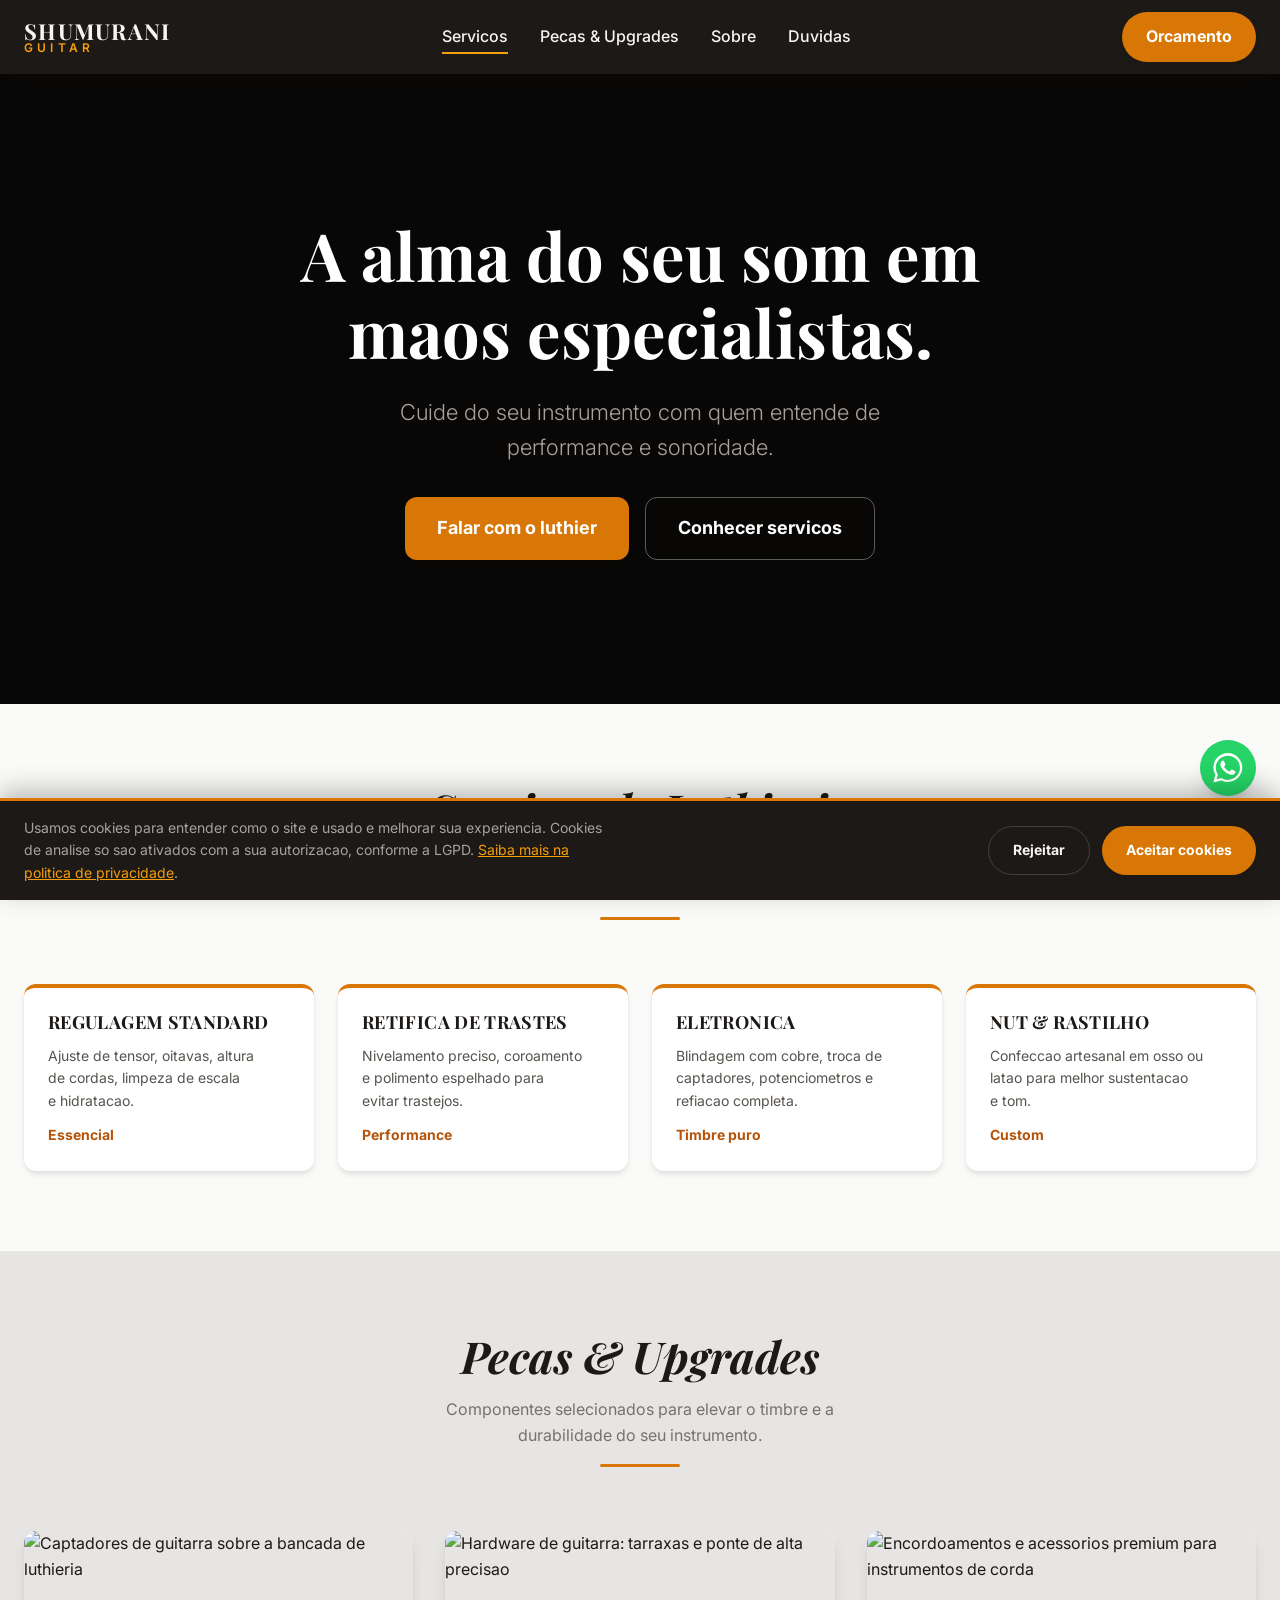
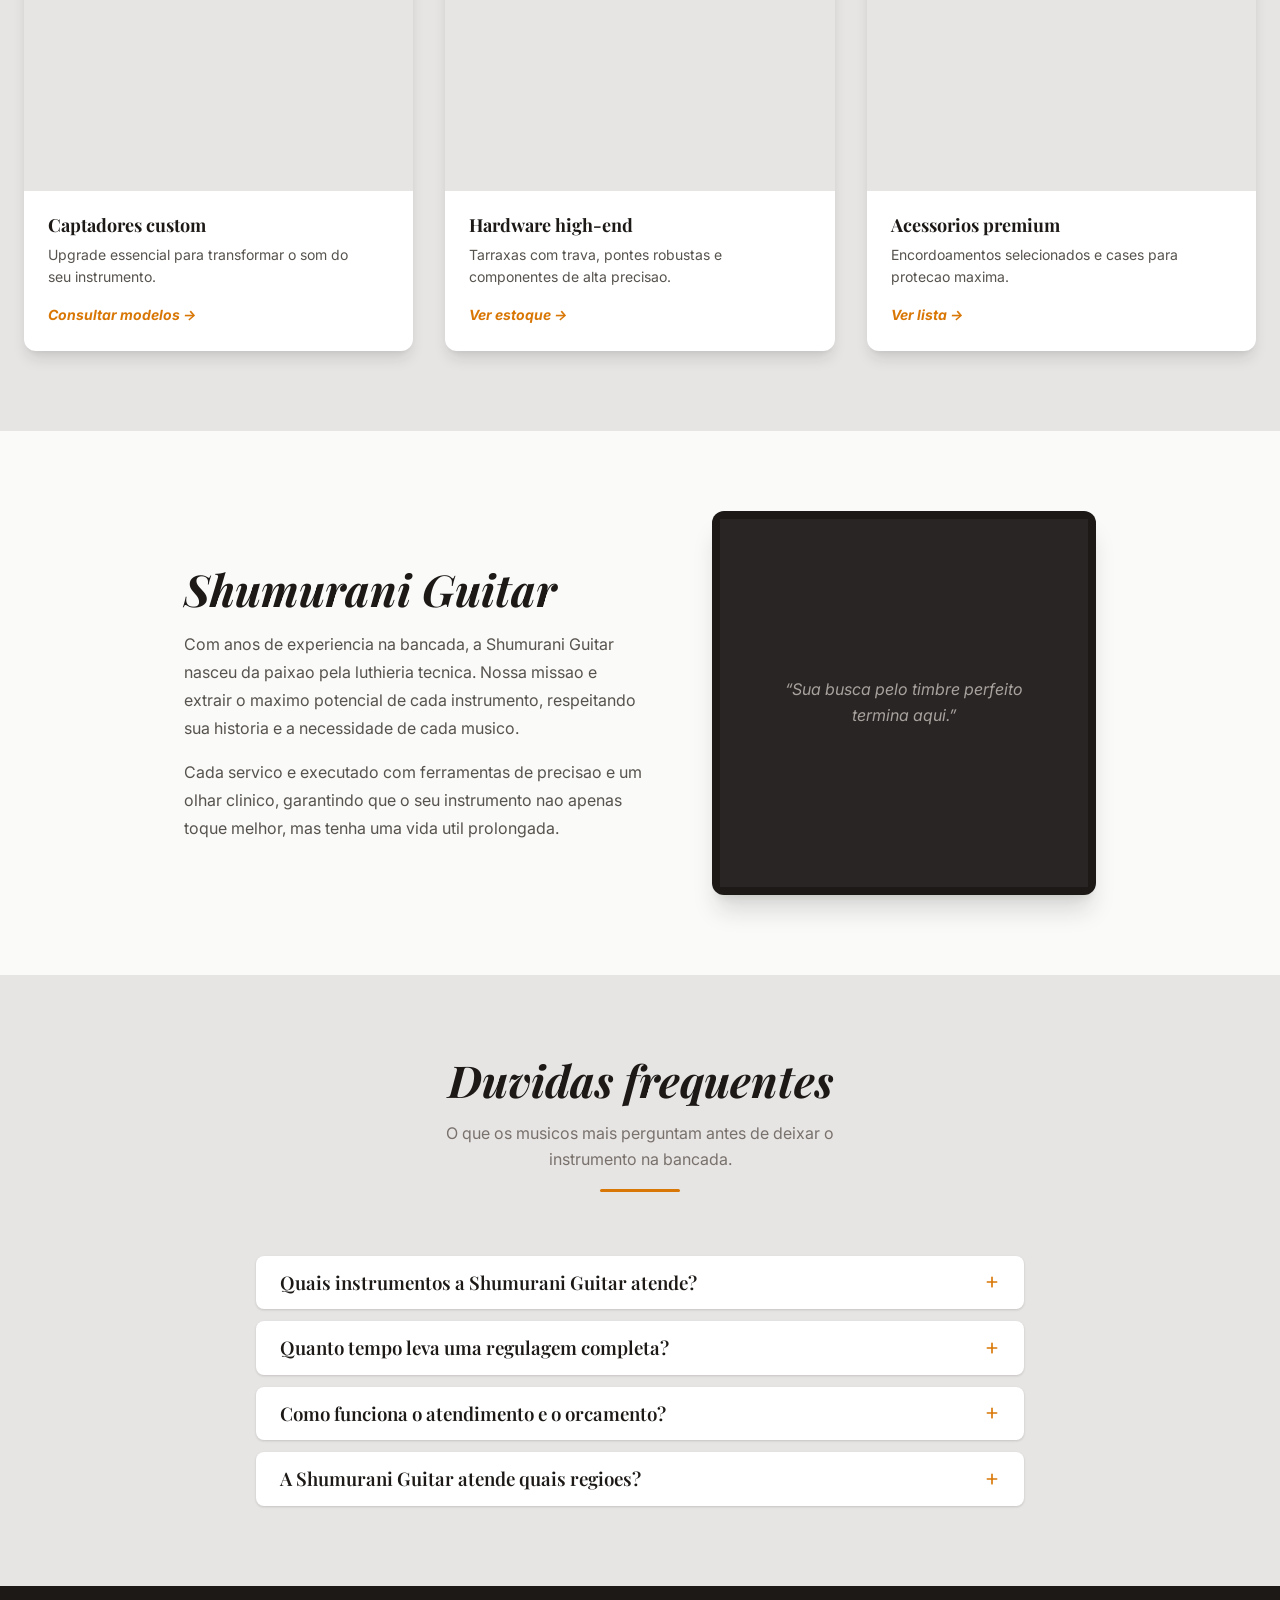
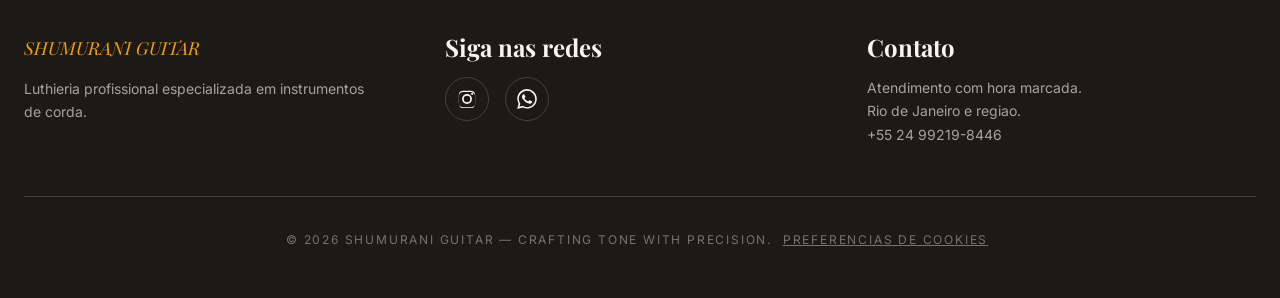
==== index.html @ f90c8648 "Add files via upload" ====
<!DOCTYPE html>
<html lang="pt-BR">
<head>
  <meta charset="UTF-8">
  <meta name="viewport" content="width=device-width, initial-scale=1">
  <meta name="theme-color" content="#1c1917">

  <!-- ===== SEO basico ===== -->
  <title>Shumurani Guitar | Luthieria Profissional no Rio de Janeiro</title>
  <meta name="description" content="Luthieria profissional para guitarra, baixo e violao: regulagem, retifica de trastes, blindagem, eletronica e nut/rastilho sob medida. Atendimento com hora marcada no Rio de Janeiro.">
  <meta name="author" content="Shumurani Guitar">
  <meta name="robots" content="index, follow, max-image-preview:large, max-snippet:-1, max-video-preview:-1">
  <link rel="canonical" href="https://shumuraniguitar.com.br/">

  <!-- ===== Open Graph / redes sociais ===== -->
  <meta property="og:type" content="website">
  <meta property="og:locale" content="pt_BR">
  <meta property="og:site_name" content="Shumurani Guitar">
  <meta property="og:title" content="Shumurani Guitar | Luthieria Profissional">
  <meta property="og:description" content="Regulagem, retifica de trastes, eletronica e upgrades para guitarra, baixo e violao. A alma do seu som em maos especialistas.">
  <meta property="og:url" content="https://shumuraniguitar.com.br/">
  <meta property="og:image" content="https://shumuraniguitar.com.br/assets/og-image.jpg">
  <meta property="og:image:width" content="1200">
  <meta property="og:image:height" content="630">
  <meta property="og:image:alt" content="Bancada de luthieria da Shumurani Guitar">
  <meta name="twitter:card" content="summary_large_image">
  <meta name="twitter:title" content="Shumurani Guitar | Luthieria Profissional">
  <meta name="twitter:description" content="Regulagem, retifica de trastes, eletronica e upgrades para guitarra, baixo e violao.">
  <meta name="twitter:image" content="https://shumuraniguitar.com.br/assets/og-image.jpg">

  <!-- ===== Performance: conexoes antecipadas ===== -->
  <link rel="preconnect" href="https://fonts.googleapis.com">
  <link rel="preconnect" href="https://fonts.gstatic.com" crossorigin>
  <link rel="preconnect" href="https://images.unsplash.com">
  <link rel="dns-prefetch" href="https://www.googletagmanager.com">

  <!-- ===== Fontes (carregamento nao bloqueante) ===== -->
  <link rel="preload" as="style"
        href="https://fonts.googleapis.com/css2?family=Inter:wght@300;400;500;600;700&family=Playfair+Display:ital,wght@0,700;1,700&display=swap">
  <link rel="stylesheet"
        href="https://fonts.googleapis.com/css2?family=Inter:wght@300;400;500;600;700&family=Playfair+Display:ital,wght@0,700;1,700&display=swap"
        media="print" onload="this.media='all'">
  <noscript>
    <link rel="stylesheet"
          href="https://fonts.googleapis.com/css2?family=Inter:wght@300;400;500;600;700&family=Playfair+Display:ital,wght@0,700;1,700&display=swap">
  </noscript>

  <!-- ===== Estilos ===== -->
  <link rel="stylesheet" href="/css/styles.css">

  <!-- ===== Icones ===== -->
  <link rel="icon" href="/assets/favicon.svg" type="image/svg+xml">
  <link rel="apple-touch-icon" href="/assets/apple-touch-icon.png">
  <link rel="manifest" href="/site.webmanifest">

  <!-- Marca que o JS esta ativo (evita "flash" nas animacoes de entrada) -->
  <script>document.documentElement.classList.add('js');</script>

  <!-- ===== Consentimento + Google Analytics 4 ===== -->
  <script src="/js/analytics.js" defer></script>
  <script src="/js/main.js" defer></script>

  <!-- ===== Dados estruturados (Schema.org) =====
       Ajuda Google, Bing e assistentes de IA a entender o negocio,
       os servicos oferecidos e como entrar em contato. -->
  <script type="application/ld+json">
  {
    "@context": "https://schema.org",
    "@graph": [
      {
        "@type": "LocalBusiness",
        "@id": "https://shumuraniguitar.com.br/#business",
        "name": "Shumurani Guitar",
        "alternateName": "Shumurani Guitar Repair",
        "description": "Luthieria profissional especializada em instrumentos de corda: regulagem, retifica de trastes, eletronica, blindagem e confeccao de nut e rastilho para guitarra, baixo e violao.",
        "url": "https://shumuraniguitar.com.br/",
        "telephone": "+55-24-99219-8446",
        "priceRange": "$$",
        "image": "https://shumuraniguitar.com.br/assets/og-image.jpg",
        "areaServed": [
          { "@type": "State", "name": "Rio de Janeiro" }
        ],
        "address": {
          "@type": "PostalAddress",
          "addressRegion": "RJ",
          "addressCountry": "BR"
        },
        "sameAs": [
          "https://www.instagram.com/shumuraniguitarrepair/"
        ],
        "openingHoursSpecification": [
          {
            "@type": "OpeningHoursSpecification",
            "dayOfWeek": ["Monday", "Tuesday", "Wednesday", "Thursday", "Friday"],
            "opens": "09:00",
            "closes": "18:00"
          }
        ],
        "knowsLanguage": "pt-BR",
        "hasOfferCatalog": {
          "@type": "OfferCatalog",
          "name": "Servicos de Luthieria",
          "itemListElement": [
            {
              "@type": "Offer",
              "itemOffered": {
                "@type": "Service",
                "name": "Regulagem Standard",
                "description": "Ajuste de tensor, oitavas e altura de cordas, limpeza de escala e hidratacao do instrumento."
              }
            },
            {
              "@type": "Offer",
              "itemOffered": {
                "@type": "Service",
                "name": "Retifica de Trastes",
                "description": "Nivelamento preciso, coroamento e polimento espelhado dos trastes para eliminar trastejos."
              }
            },
            {
              "@type": "Offer",
              "itemOffered": {
                "@type": "Service",
                "name": "Eletronica e Blindagem",
                "description": "Blindagem com cobre, troca de captadores e potenciometros e refiacao completa."
              }
            },
            {
              "@type": "Offer",
              "itemOffered": {
                "@type": "Service",
                "name": "Nut e Rastilho sob medida",
                "description": "Confeccao artesanal em osso ou latao para melhor sustentacao, afinacao e timbre."
              }
            }
          ]
        }
      },
      {
        "@type": "WebSite",
        "@id": "https://shumuraniguitar.com.br/#website",
        "url": "https://shumuraniguitar.com.br/",
        "name": "Shumurani Guitar",
        "inLanguage": "pt-BR",
        "publisher": { "@id": "https://shumuraniguitar.com.br/#business" }
      },
      {
        "@type": "FAQPage",
        "@id": "https://shumuraniguitar.com.br/#faq",
        "mainEntity": [
          {
            "@type": "Question",
            "name": "Quais instrumentos a Shumurani Guitar atende?",
            "acceptedAnswer": {
              "@type": "Answer",
              "text": "Atendemos instrumentos de corda dedilhados: guitarra eletrica, baixo eletrico e violao (aco e nylon), em modelos nacionais e importados."
            }
          },
          {
            "@type": "Question",
            "name": "Quanto tempo leva uma regulagem completa?",
            "acceptedAnswer": {
              "@type": "Answer",
              "text": "Uma regulagem standard costuma ficar pronta em poucos dias uteis. Servicos como retifica de trastes, blindagem e eletronica demandam mais tempo de bancada. O prazo exato e confirmado no orcamento, apos avaliar o instrumento."
            }
          },
          {
            "@type": "Question",
            "name": "Como funciona o atendimento e o orcamento?",
            "acceptedAnswer": {
              "@type": "Answer",
              "text": "O atendimento e com hora marcada. Voce fala com o luthier pelo WhatsApp, descreve o instrumento e o que sente ao tocar, e agendamos a avaliacao. O orcamento e apresentado antes de qualquer servico ser executado."
            }
          },
          {
            "@type": "Question",
            "name": "A Shumurani Guitar atende quais regioes?",
            "acceptedAnswer": {
              "@type": "Answer",
              "text": "Atendemos musicos do Rio de Janeiro e regiao, com hora marcada. Combine os detalhes de entrega e retirada do instrumento diretamente pelo WhatsApp."
            }
          }
        ]
      }
    ]
  }
  </script>
</head>

<body>
  <a class="skip-link" href="#conteudo">Pular para o conteudo principal</a>

  <!-- ===================== CABECALHO ===================== -->
  <header class="header">
    <div class="container header__inner">
      <a class="logo" href="/" aria-label="Shumurani Guitar - pagina inicial">
        <!-- Para usar a logo em imagem, substitua os dois <span> por:
             <img src="/assets/logo.svg" alt="Shumurani Guitar" width="180" height="48"> -->
        <span class="logo__mark">SHUMURANI</span>
        <span class="logo__sub">GUITAR</span>
      </a>

      <nav class="nav" aria-label="Navegacao principal">
        <ul class="nav__list">
          <li><a class="nav__link" href="#servicos">Servicos</a></li>
          <li><a class="nav__link" href="#produtos">Pecas &amp; Upgrades</a></li>
          <li><a class="nav__link" href="#sobre">Sobre</a></li>
          <li><a class="nav__link" href="#faq">Duvidas</a></li>
        </ul>
      </nav>

      <a class="btn btn--primary header__cta"
         href="https://wa.me/5524992198446?text=Ol%C3%A1%21%20Gostaria%20de%20um%20or%C3%A7amento%20para%20meu%20instrumento."
         target="_blank" rel="noopener"
         data-track="whatsapp" data-track-location="header">
        Orcamento
      </a>

      <button class="nav-toggle" type="button"
              aria-expanded="false" aria-controls="menu-mobile"
              aria-label="Abrir menu de navegacao">
        <span class="nav-toggle__bar" aria-hidden="true"></span>
        <span class="nav-toggle__bar" aria-hidden="true"></span>
        <span class="nav-toggle__bar" aria-hidden="true"></span>
      </button>
    </div>

    <!-- Menu mobile -->
    <div class="mobile-menu" id="menu-mobile" hidden>
      <nav class="container" aria-label="Navegacao mobile">
        <ul class="mobile-menu__list">
          <li><a class="mobile-menu__link" href="#servicos">Servicos</a></li>
          <li><a class="mobile-menu__link" href="#produtos">Pecas &amp; Upgrades</a></li>
          <li><a class="mobile-menu__link" href="#sobre">Sobre</a></li>
          <li><a class="mobile-menu__link" href="#faq">Duvidas</a></li>
        </ul>
        <a class="btn btn--primary"
           href="https://wa.me/5524992198446?text=Ol%C3%A1%21%20Gostaria%20de%20um%20or%C3%A7amento%20para%20meu%20instrumento."
           target="_blank" rel="noopener"
           data-track="whatsapp" data-track-location="menu-mobile">
          Pedir orcamento
        </a>
      </nav>
    </div>
  </header>

  <main id="conteudo">
    <!-- ===================== HERO ===================== -->
    <section class="hero" aria-labelledby="hero-titulo">
      <div class="container hero__content">
        <h1 class="hero__title" id="hero-titulo">A alma do seu som em maos especialistas.</h1>
        <p class="hero__text">Cuide do seu instrumento com quem entende de performance e sonoridade.</p>
        <div class="hero__actions">
          <a class="btn btn--primary btn--lg"
             href="https://wa.me/5524992198446?text=Ol%C3%A1%21%20Gostaria%20de%20falar%20com%20o%20luthier."
             target="_blank" rel="noopener"
             data-track="whatsapp" data-track-location="hero">
            Falar com o luthier
          </a>
          <a class="btn btn--ghost btn--lg" href="#servicos">Conhecer servicos</a>
        </div>
      </div>
    </section>

    <!-- ===================== SERVICOS ===================== -->
    <section class="section" id="servicos" aria-labelledby="servicos-titulo">
      <div class="container">
        <div class="section__header reveal">
          <h2 class="section__title" id="servicos-titulo">Servicos de Luthieria</h2>
          <p class="section__subtitle">Manutencao tecnica especializada para guitarra, baixo e violao.</p>
          <div class="section__rule" aria-hidden="true"></div>
        </div>

        <ul class="grid grid--4">
          <li class="card reveal">
            <h3 class="card__title">Regulagem Standard</h3>
            <p class="card__text">Ajuste de tensor, oitavas, altura de cordas, limpeza de escala e hidratacao.</p>
            <span class="card__tag">Essencial</span>
          </li>
          <li class="card reveal">
            <h3 class="card__title">Retifica de Trastes</h3>
            <p class="card__text">Nivelamento preciso, coroamento e polimento espelhado para evitar trastejos.</p>
            <span class="card__tag">Performance</span>
          </li>
          <li class="card reveal">
            <h3 class="card__title">Eletronica</h3>
            <p class="card__text">Blindagem com cobre, troca de captadores, potenciometros e refiacao completa.</p>
            <span class="card__tag">Timbre puro</span>
          </li>
          <li class="card reveal">
            <h3 class="card__title">Nut &amp; Rastilho</h3>
            <p class="card__text">Confeccao artesanal em osso ou latao para melhor sustentacao e tom.</p>
            <span class="card__tag">Custom</span>
          </li>
        </ul>
      </div>
    </section>

    <!-- ===================== PRODUTOS ===================== -->
    <section class="section products" id="produtos" aria-labelledby="produtos-titulo">
      <div class="container">
        <div class="section__header reveal">
          <h2 class="section__title" id="produtos-titulo">Pecas &amp; Upgrades</h2>
          <p class="section__subtitle">Componentes selecionados para elevar o timbre e a durabilidade do seu instrumento.</p>
          <div class="section__rule" aria-hidden="true"></div>
        </div>

        <ul class="grid grid--3">
          <li class="product reveal">
            <img class="product__media"
                 src="https://images.unsplash.com/photo-1615190284325-446dc7aa0168?auto=format&amp;fit=crop&amp;q=70&amp;w=600"
                 alt="Captadores de guitarra sobre a bancada de luthieria"
                 width="600" height="400" loading="lazy" decoding="async">
            <div class="product__body">
              <h3 class="product__title">Captadores custom</h3>
              <p class="product__text">Upgrade essencial para transformar o som do seu instrumento.</p>
              <a class="product__link"
                 href="https://wa.me/5524992198446?text=Quero%20saber%20sobre%20os%20captadores"
                 target="_blank" rel="noopener"
                 data-track="whatsapp" data-track-location="produto-captadores">
                Consultar modelos <span aria-hidden="true">&rarr;</span>
              </a>
            </div>
          </li>

          <li class="product reveal">
            <img class="product__media"
                 src="https://images.unsplash.com/photo-1541689592655-f5f52824a3b1?auto=format&amp;fit=crop&amp;q=70&amp;w=600"
                 alt="Hardware de guitarra: tarraxas e ponte de alta precisao"
                 width="600" height="400" loading="lazy" decoding="async">
            <div class="product__body">
              <h3 class="product__title">Hardware high-end</h3>
              <p class="product__text">Tarraxas com trava, pontes robustas e componentes de alta precisao.</p>
              <a class="product__link"
                 href="https://wa.me/5524992198446?text=Quero%20saber%20sobre%20hardware"
                 target="_blank" rel="noopener"
                 data-track="whatsapp" data-track-location="produto-hardware">
                Ver estoque <span aria-hidden="true">&rarr;</span>
              </a>
            </div>
          </li>

          <li class="product reveal">
            <img class="product__media"
                 src="https://images.unsplash.com/photo-1598112972545-8437965b63c0?auto=format&amp;fit=crop&amp;q=70&amp;w=600"
                 alt="Encordoamentos e acessorios premium para instrumentos de corda"
                 width="600" height="400" loading="lazy" decoding="async">
            <div class="product__body">
              <h3 class="product__title">Acessorios premium</h3>
              <p class="product__text">Encordoamentos selecionados e cases para protecao maxima.</p>
              <a class="product__link"
                 href="https://wa.me/5524992198446?text=Quero%20saber%20sobre%20acess%C3%B3rios"
                 target="_blank" rel="noopener"
                 data-track="whatsapp" data-track-location="produto-acessorios">
                Ver lista <span aria-hidden="true">&rarr;</span>
              </a>
            </div>
          </li>
        </ul>
      </div>
    </section>

    <!-- ===================== SOBRE ===================== -->
    <section class="section" id="sobre" aria-labelledby="sobre-titulo">
      <div class="container container--narrow about">
        <div class="about__text reveal">
          <h2 class="section__title" id="sobre-titulo">Shumurani Guitar</h2>
          <p>
            Com anos de experiencia na bancada, a Shumurani Guitar nasceu da paixao pela luthieria tecnica.
            Nossa missao e extrair o maximo potencial de cada instrumento, respeitando sua historia e a
            necessidade de cada musico.
          </p>
          <p>
            Cada servico e executado com ferramentas de precisao e um olhar clinico, garantindo que o seu
            instrumento nao apenas toque melhor, mas tenha uma vida util prolongada.
          </p>
        </div>
        <div class="about__quote reveal">
          <blockquote>
            <p>&ldquo;Sua busca pelo timbre perfeito termina aqui.&rdquo;</p>
          </blockquote>
        </div>
      </div>
    </section>

    <!-- ===================== FAQ ===================== -->
    <section class="section faq" id="faq" aria-labelledby="faq-titulo">
      <div class="container">
        <div class="section__header reveal">
          <h2 class="section__title" id="faq-titulo">Duvidas frequentes</h2>
          <p class="section__subtitle">O que os musicos mais perguntam antes de deixar o instrumento na bancada.</p>
          <div class="section__rule" aria-hidden="true"></div>
        </div>

        <div class="faq__list">
          <div class="faq__item">
            <h3>
              <button class="faq__question" type="button" aria-expanded="false" aria-controls="faq-1">
                <span>Quais instrumentos a Shumurani Guitar atende?</span>
                <svg class="faq__icon" viewBox="0 0 24 24" fill="none" stroke="currentColor" stroke-width="2.5" stroke-linecap="round" aria-hidden="true"><path d="M12 5v14M5 12h14"/></svg>
              </button>
            </h3>
            <div class="faq__answer" id="faq-1" hidden>
              <p>Atendemos instrumentos de corda dedilhados: guitarra eletrica, baixo eletrico e violao (aco e nylon), em modelos nacionais e importados.</p>
            </div>
          </div>

          <div class="faq__item">
            <h3>
              <button class="faq__question" type="button" aria-expanded="false" aria-controls="faq-2">
                <span>Quanto tempo leva uma regulagem completa?</span>
                <svg class="faq__icon" viewBox="0 0 24 24" fill="none" stroke="currentColor" stroke-width="2.5" stroke-linecap="round" aria-hidden="true"><path d="M12 5v14M5 12h14"/></svg>
              </button>
            </h3>
            <div class="faq__answer" id="faq-2" hidden>
              <p>Uma regulagem standard costuma ficar pronta em poucos dias uteis. Servicos como retifica de trastes, blindagem e eletronica demandam mais tempo de bancada. O prazo exato e confirmado no orcamento, apos avaliar o instrumento.</p>
            </div>
          </div>

          <div class="faq__item">
            <h3>
              <button class="faq__question" type="button" aria-expanded="false" aria-controls="faq-3">
                <span>Como funciona o atendimento e o orcamento?</span>
                <svg class="faq__icon" viewBox="0 0 24 24" fill="none" stroke="currentColor" stroke-width="2.5" stroke-linecap="round" aria-hidden="true"><path d="M12 5v14M5 12h14"/></svg>
              </button>
            </h3>
            <div class="faq__answer" id="faq-3" hidden>
              <p>O atendimento e com hora marcada. Voce fala com o luthier pelo WhatsApp, descreve o instrumento e o que sente ao tocar, e agendamos a avaliacao. O orcamento e apresentado antes de qualquer servico ser executado.</p>
            </div>
          </div>

          <div class="faq__item">
            <h3>
              <button class="faq__question" type="button" aria-expanded="false" aria-controls="faq-4">
                <span>A Shumurani Guitar atende quais regioes?</span>
                <svg class="faq__icon" viewBox="0 0 24 24" fill="none" stroke="currentColor" stroke-width="2.5" stroke-linecap="round" aria-hidden="true"><path d="M12 5v14M5 12h14"/></svg>
              </button>
            </h3>
            <div class="faq__answer" id="faq-4" hidden>
              <p>Atendemos musicos do Rio de Janeiro e regiao, com hora marcada. Combine os detalhes de entrega e retirada do instrumento diretamente pelo WhatsApp.</p>
            </div>
          </div>
        </div>
      </div>
    </section>
  </main>

  <!-- ===================== RODAPE ===================== -->
  <footer class="footer">
    <div class="container">
      <div class="footer__grid">
        <div>
          <p class="footer__title">SHUMURANI GUITAR</p>
          <p class="footer__text">Luthieria profissional especializada em instrumentos de corda.</p>
        </div>

        <div>
          <h2 class="footer__heading">Siga nas redes</h2>
          <ul class="social">
            <li>
              <a class="social__link"
                 href="https://www.instagram.com/shumuraniguitarrepair/"
                 target="_blank" rel="noopener"
                 data-track="social" data-track-location="instagram"
                 aria-label="Instagram da Shumurani Guitar (abre em nova aba)">
                <svg viewBox="0 0 24 24" fill="currentColor" aria-hidden="true"><path d="M12 2.16c3.2 0 3.58.01 4.85.07 1.17.05 1.8.25 2.23.41.56.22.96.48 1.38.9.42.42.68.82.9 1.38.16.42.36 1.06.41 2.23.06 1.27.07 1.65.07 4.85s-.01 3.58-.07 4.85c-.05 1.17-.25 1.8-.41 2.23-.22.56-.48.96-.9 1.38-.42.42-.82.68-1.38.9-.42.16-1.06.36-2.23.41-1.27.06-1.65.07-4.85.07s-3.58-.01-4.85-.07c-1.17-.05-1.8-.25-2.23-.41a3.8 3.8 0 0 1-1.38-.9c-.42-.42-.68-.82-.9-1.38-.16-.42-.36-1.06-.41-2.23C2.17 15.58 2.16 15.2 2.16 12s.01-3.58.07-4.85c.05-1.17.25-1.8.41-2.23.22-.56.48-.96.9-1.38.42-.42.82-.68 1.38-.9.42-.16 1.06-.36 2.23-.41C8.42 2.17 8.8 2.16 12 2.16Zm0 1.44c-3.14 0-3.51.01-4.75.07-1.15.05-1.77.24-2.18.4-.55.21-.94.47-1.35.88-.41.41-.67.8-.88 1.35-.16.41-.35 1.03-.4 2.18-.06 1.24-.07 1.61-.07 4.75s.01 3.51.07 4.75c.05 1.15.24 1.77.4 2.18.21.55.47.94.88 1.35.41.41.8.67 1.35.88.41.16 1.03.35 2.18.4 1.24.06 1.61.07 4.75.07s3.51-.01 4.75-.07c1.15-.05 1.77-.24 2.18-.4.55-.21.94-.47 1.35-.88.41-.41.67-.8.88-1.35.16-.41.35-1.03.4-2.18.06-1.24.07-1.61.07-4.75s-.01-3.51-.07-4.75c-.05-1.15-.24-1.77-.4-2.18a3.6 3.6 0 0 0-.88-1.35 3.6 3.6 0 0 0-1.35-.88c-.41-.16-1.03-.35-2.18-.4-1.24-.06-1.61-.07-4.75-.07Zm0 2.45a5.95 5.95 0 1 1 0 11.9 5.95 5.95 0 0 1 0-11.9Zm0 9.81a3.86 3.86 0 1 0 0-7.72 3.86 3.86 0 0 0 0 7.72Zm7.58-10.05a1.39 1.39 0 1 1-2.78 0 1.39 1.39 0 0 1 2.78 0Z"/></svg>
              </a>
            </li>
            <li>
              <a class="social__link"
                 href="https://wa.me/5524992198446?text=Ol%C3%A1%21%20Gostaria%20de%20um%20or%C3%A7amento%20para%20meu%20instrumento."
                 target="_blank" rel="noopener"
                 data-track="whatsapp" data-track-location="rodape"
                 aria-label="WhatsApp da Shumurani Guitar (abre em nova aba)">
                <svg viewBox="0 0 24 24" fill="currentColor" aria-hidden="true"><path d="M17.47 14.38c-.3-.15-1.76-.87-2.03-.97-.27-.1-.47-.15-.67.15-.2.3-.77.96-.94 1.16-.17.2-.35.22-.65.08-.3-.15-1.26-.46-2.4-1.48-.89-.79-1.49-1.76-1.66-2.06-.17-.3-.02-.46.13-.61.14-.14.3-.35.45-.53.15-.18.2-.3.3-.5.1-.2.05-.38-.02-.53-.08-.15-.67-1.61-.92-2.2-.24-.58-.49-.5-.67-.51h-.57c-.2 0-.53.07-.8.38-.28.3-1.05 1.02-1.05 2.5s1.08 2.9 1.23 3.1c.15.2 2.12 3.24 5.14 4.55.72.3 1.28.49 1.71.63.72.23 1.37.2 1.89.12.58-.09 1.76-.72 2.01-1.41.25-.7.25-1.29.17-1.42-.07-.13-.27-.2-.57-.35ZM12.05 21.8h-.02a9.8 9.8 0 0 1-4.99-1.37l-.36-.21-3.71.97.99-3.61-.23-.37a9.75 9.75 0 0 1-1.5-5.21c0-5.39 4.4-9.78 9.82-9.78a9.74 9.74 0 0 1 6.93 2.87 9.68 9.68 0 0 1 2.87 6.92c0 5.39-4.4 9.79-9.8 9.79Zm8.34-18.12A11.66 11.66 0 0 0 12.05 0C5.6 0 .35 5.24.35 11.67c0 2.06.54 4.07 1.57 5.84L.25 24l6.64-1.74a11.7 11.7 0 0 0 5.16 1.24h.01c6.45 0 11.7-5.24 11.7-11.67 0-3.12-1.22-6.05-3.42-8.26Z"/></svg>
              </a>
            </li>
          </ul>
        </div>

        <div>
          <h2 class="footer__heading">Contato</h2>
          <p class="footer__text">Atendimento com hora marcada.<br>Rio de Janeiro e regiao.</p>
          <p><a class="footer__link" href="tel:+5524992198446">+55 24 99219-8446</a></p>
        </div>
      </div>

      <div class="footer__bottom">
        <p>
          &copy; <span id="ano-atual">2025</span> Shumurani Guitar &mdash; Crafting tone with precision.
          <button type="button" id="abrir-preferencias-cookies">Preferencias de cookies</button>
        </p>
      </div>
    </div>
  </footer>

  <!-- ===================== BOTAO FLUTUANTE ===================== -->
  <a class="whatsapp-fab"
     href="https://wa.me/5524992198446?text=Ol%C3%A1%21%20Gostaria%20de%20um%20or%C3%A7amento."
     target="_blank" rel="noopener"
     data-track="whatsapp" data-track-location="botao-flutuante"
     aria-label="Falar no WhatsApp (abre em nova aba)">
    <svg viewBox="0 0 24 24" fill="currentColor" aria-hidden="true"><path d="M17.47 14.38c-.3-.15-1.76-.87-2.03-.97-.27-.1-.47-.15-.67.15-.2.3-.77.96-.94 1.16-.17.2-.35.22-.65.08-.3-.15-1.26-.46-2.4-1.48-.89-.79-1.49-1.76-1.66-2.06-.17-.3-.02-.46.13-.61.14-.14.3-.35.45-.53.15-.18.2-.3.3-.5.1-.2.05-.38-.02-.53-.08-.15-.67-1.61-.92-2.2-.24-.58-.49-.5-.67-.51h-.57c-.2 0-.53.07-.8.38-.28.3-1.05 1.02-1.05 2.5s1.08 2.9 1.23 3.1c.15.2 2.12 3.24 5.14 4.55.72.3 1.28.49 1.71.63.72.23 1.37.2 1.89.12.58-.09 1.76-.72 2.01-1.41.25-.7.25-1.29.17-1.42-.07-.13-.27-.2-.57-.35ZM12.05 21.8h-.02a9.8 9.8 0 0 1-4.99-1.37l-.36-.21-3.71.97.99-3.61-.23-.37a9.75 9.75 0 0 1-1.5-5.21c0-5.39 4.4-9.78 9.82-9.78a9.74 9.74 0 0 1 6.93 2.87 9.68 9.68 0 0 1 2.87 6.92c0 5.39-4.4 9.79-9.8 9.79Zm8.34-18.12A11.66 11.66 0 0 0 12.05 0C5.6 0 .35 5.24.35 11.67c0 2.06.54 4.07 1.57 5.84L.25 24l6.64-1.74a11.7 11.7 0 0 0 5.16 1.24h.01c6.45 0 11.7-5.24 11.7-11.67 0-3.12-1.22-6.05-3.42-8.26Z"/></svg>
  </a>

  <!-- ===================== BANNER DE COOKIES (LGPD) ===================== -->
  <aside class="consent" id="banner-cookies" role="dialog" aria-live="polite"
         aria-labelledby="consent-titulo" aria-describedby="consent-texto" hidden>
    <div class="container consent__inner">
      <div>
        <h2 class="visually-hidden" id="consent-titulo">Aviso de cookies</h2>
        <p class="consent__text" id="consent-texto">
          Usamos cookies para entender como o site e usado e melhorar sua experiencia.
          Cookies de analise so sao ativados com a sua autorizacao, conforme a LGPD.
          <a href="/politica-de-privacidade.html">Saiba mais na politica de privacidade</a>.
        </p>
      </div>
      <div class="consent__actions">
        <button class="btn btn--outline" type="button" data-consent="deny">Rejeitar</button>
        <button class="btn btn--primary" type="button" data-consent="accept">Aceitar cookies</button>
      </div>
    </div>
  </aside>
</body>
</html>
---- css/styles.css ----
/* ==========================================================================
   Shumurani Guitar - Folha de estilo principal
   Organizacao: 1.Tokens 2.Reset 3.Base 4.Layout 5.Componentes 6.Utilitarios
   ========================================================================== */

/* 1. TOKENS ============================================================== */
:root {
  /* Cores - escala "stone" + destaque ambar */
  --c-bg:            #fafaf9;
  --c-surface:       #ffffff;
  --c-surface-alt:   #e7e5e4;
  --c-ink:           #1c1917;
  --c-ink-soft:      #57534e;
  --c-ink-muted:     #78716c;
  --c-dark:          #1c1917;
  --c-dark-soft:     #292524;
  --c-dark-line:     #44403c;
  --c-on-dark:       #f5f5f4;
  --c-on-dark-soft:  #a8a29e;

  --c-accent:        #d97706;
  --c-accent-hover:  #b45309;
  --c-accent-ink:    #b45309;
  --c-accent-light:  #f59e0b;

  --c-whatsapp:      #25d366;
  --c-whatsapp-dark: #1eb855;

  /* Tipografia */
  --font-body: "Inter", system-ui, -apple-system, "Segoe UI", Roboto, sans-serif;
  --font-display: "Playfair Display", Georgia, "Times New Roman", serif;

  /* Escala fluida: acompanha a viewport sem media query */
  --fs-xs:   0.75rem;
  --fs-sm:   0.875rem;
  --fs-base: 1rem;
  --fs-lg:   1.125rem;
  --fs-xl:   clamp(1.125rem, 0.95rem + 0.6vw, 1.375rem);
  --fs-2xl:  clamp(1.5rem,  1.25rem + 1vw,   2rem);
  --fs-3xl:  clamp(2rem,    1.6rem + 1.8vw,  2.75rem);
  --fs-4xl:  clamp(2.25rem, 1.6rem + 3.2vw,  4.25rem);

  /* Espacamento */
  --space-2:  0.5rem;
  --space-3:  0.75rem;
  --space-4:  1rem;
  --space-6:  1.5rem;
  --space-8:  2rem;
  --space-12: 3rem;
  --space-16: 4rem;
  --space-20: clamp(3rem, 8vw, 5rem);

  /* Formas e sombras */
  --radius-sm: 0.5rem;
  --radius-md: 0.75rem;
  --radius-lg: 1rem;
  --radius-pill: 999px;

  --shadow-sm: 0 1px 2px rgb(28 25 23 / 0.06), 0 1px 3px rgb(28 25 23 / 0.1);
  --shadow-md: 0 4px 6px -1px rgb(28 25 23 / 0.1), 0 2px 4px -2px rgb(28 25 23 / 0.1);
  --shadow-lg: 0 10px 15px -3px rgb(28 25 23 / 0.12), 0 4px 6px -4px rgb(28 25 23 / 0.1);
  --shadow-xl: 0 20px 25px -5px rgb(28 25 23 / 0.15), 0 8px 10px -6px rgb(28 25 23 / 0.1);

  --container: 80rem;
  --header-h: 4.5rem;
  --ease: cubic-bezier(0.4, 0, 0.2, 1);
}

/* 2. RESET =============================================================== */
*, *::before, *::after { box-sizing: border-box; }

* { margin: 0; }

html {
  -webkit-text-size-adjust: 100%;
  scroll-behavior: smooth;
  scroll-padding-top: calc(var(--header-h) + 1rem);
}

body {
  background-color: var(--c-bg);
  color: var(--c-ink);
  font-family: var(--font-body);
  font-size: var(--fs-base);
  line-height: 1.6;
  -webkit-font-smoothing: antialiased;
  text-rendering: optimizeLegibility;
  overflow-x: hidden;
}

img, picture, svg, video {
  display: block;
  max-width: 100%;
  height: auto;
}

button, input, select, textarea { font: inherit; color: inherit; }

button {
  background: none;
  border: 0;
  cursor: pointer;
}

a { color: inherit; text-decoration: none; }

ul { list-style: none; padding: 0; }

/* Foco visivel e consistente (acessibilidade / navegacao por teclado) */
:focus-visible {
  outline: 3px solid var(--c-accent-light);
  outline-offset: 3px;
  border-radius: 2px;
}

/* 3. BASE TIPOGRAFICA ==================================================== */
h1, h2, h3 {
  font-family: var(--font-display);
  font-weight: 700;
  line-height: 1.15;
  text-wrap: balance;
}

h4 { font-weight: 700; line-height: 1.3; }

p { text-wrap: pretty; }

/* 4. LAYOUT ============================================================== */
.container {
  width: 100%;
  max-width: var(--container);
  margin-inline: auto;
  padding-inline: var(--space-6);
}

.container--narrow { max-width: 60rem; }

.section { padding-block: var(--space-20); }

.section__header {
  text-align: center;
  margin-bottom: var(--space-16);
}

.section__title {
  font-size: var(--fs-3xl);
  font-style: italic;
  margin-bottom: var(--space-4);
}

.section__subtitle {
  color: var(--c-ink-muted);
  max-width: 45ch;
  margin-inline: auto;
}

.section__rule {
  width: 5rem;
  height: 3px;
  background-color: var(--c-accent);
  margin: var(--space-4) auto 0;
  border-radius: var(--radius-pill);
}

.grid { display: grid; gap: var(--space-6); }

@media (min-width: 48em) {
  .grid--2 { grid-template-columns: repeat(2, 1fr); }
  .grid--3 { grid-template-columns: repeat(3, 1fr); gap: var(--space-8); }
  .grid--4 { grid-template-columns: repeat(2, 1fr); }
}

@media (min-width: 64em) {
  .grid--4 { grid-template-columns: repeat(4, 1fr); }
}

/* 5. COMPONENTES ========================================================= */

/* 5.1 Skip link - acessibilidade */
.skip-link {
  position: absolute;
  left: var(--space-4);
  top: -100%;
  z-index: 100;
  background-color: var(--c-accent);
  color: #fff;
  padding: var(--space-3) var(--space-6);
  border-radius: var(--radius-sm);
  font-weight: 600;
  transition: top 0.2s var(--ease);
}
.skip-link:focus { top: var(--space-4); }

/* 5.2 Botoes */
.btn {
  display: inline-flex;
  align-items: center;
  justify-content: center;
  gap: var(--space-2);
  padding: var(--space-3) var(--space-6);
  border-radius: var(--radius-pill);
  font-weight: 700;
  text-align: center;
  transition: background-color 0.2s var(--ease), color 0.2s var(--ease),
              transform 0.2s var(--ease), box-shadow 0.2s var(--ease);
  /* Alvo de toque minimo recomendado (WCAG 2.5.5) */
  min-height: 44px;
}

.btn:hover { transform: translateY(-1px); }
.btn:active { transform: translateY(0); }

.btn--primary {
  background-color: var(--c-accent);
  color: #fff;
  box-shadow: var(--shadow-md);
}
.btn--primary:hover { background-color: var(--c-accent-hover); box-shadow: var(--shadow-lg); }

.btn--ghost {
  border: 1px solid rgb(255 255 255 / 0.35);
  color: #fff;
  backdrop-filter: blur(4px);
}
.btn--ghost:hover { background-color: #fff; color: var(--c-ink); }

.btn--lg {
  padding: var(--space-4) var(--space-8);
  font-size: var(--fs-lg);
  border-radius: var(--radius-md);
}

/* 5.3 Cabecalho / navegacao */
.header {
  position: sticky;
  top: 0;
  z-index: 50;
  background-color: var(--c-dark);
  color: var(--c-on-dark);
  box-shadow: var(--shadow-lg);
}

.header__inner {
  display: flex;
  align-items: center;
  justify-content: space-between;
  gap: var(--space-4);
  min-height: var(--header-h);
  padding-block: var(--space-3);
}

.logo {
  display: inline-flex;
  flex-direction: column;
  line-height: 1;
  font-family: var(--font-display);
  letter-spacing: 0.08em;
}
.logo__mark { font-size: var(--fs-xl); font-weight: 700; }
.logo__sub {
  font-family: var(--font-body);
  font-size: var(--fs-xs);
  letter-spacing: 0.35em;
  color: var(--c-accent-light);
  font-weight: 600;
}
/* Caso use arquivo de imagem no lugar do texto */
.logo img { max-height: 3rem; width: auto; }

.nav { display: none; }

.nav__list {
  display: flex;
  align-items: center;
  gap: var(--space-8);
  font-weight: 500;
}

.nav__link {
  position: relative;
  padding-block: var(--space-2);
  transition: color 0.2s var(--ease);
}
.nav__link::after {
  content: "";
  position: absolute;
  left: 0;
  bottom: 0;
  width: 100%;
  height: 2px;
  background-color: var(--c-accent-light);
  transform: scaleX(0);
  transform-origin: left;
  transition: transform 0.25s var(--ease);
}
.nav__link:hover { color: var(--c-accent-light); }
.nav__link:hover::after,
.nav__link[aria-current="true"]::after { transform: scaleX(1); }

.header__cta { display: none; }

/* Botao hamburguer */
.nav-toggle {
  display: inline-flex;
  flex-direction: column;
  justify-content: center;
  gap: 5px;
  width: 44px;
  height: 44px;
  padding: 0 10px;
  border-radius: var(--radius-sm);
}
.nav-toggle__bar {
  display: block;
  height: 2px;
  width: 100%;
  background-color: currentColor;
  border-radius: 2px;
  transition: transform 0.25s var(--ease), opacity 0.2s var(--ease);
}
.nav-toggle[aria-expanded="true"] .nav-toggle__bar:nth-child(1) { transform: translateY(7px) rotate(45deg); }
.nav-toggle[aria-expanded="true"] .nav-toggle__bar:nth-child(2) { opacity: 0; }
.nav-toggle[aria-expanded="true"] .nav-toggle__bar:nth-child(3) { transform: translateY(-7px) rotate(-45deg); }

/* Menu mobile */
.mobile-menu {
  background-color: var(--c-dark-soft);
  border-top: 1px solid var(--c-dark-line);
  overflow: hidden;
}

.mobile-menu__list {
  display: flex;
  flex-direction: column;
  padding-block: var(--space-2);
}
.mobile-menu__link {
  display: block;
  padding: var(--space-4) 0;
  font-weight: 500;
  border-bottom: 1px solid var(--c-dark-line);
}
.mobile-menu__link:hover { color: var(--c-accent-light); }
.mobile-menu .btn { width: 100%; margin-block: var(--space-4); }

@media (min-width: 48em) {
  .nav { display: block; }
  .header__cta { display: inline-flex; }
  .nav-toggle { display: none; }
  .mobile-menu { display: none !important; }
}

/* 5.4 Hero */
.hero {
  position: relative;
  display: flex;
  align-items: center;
  justify-content: center;
  min-height: min(70vh, 40rem);
  padding-block: var(--space-20);
  text-align: center;
  color: #fff;
  background-color: var(--c-dark);
  background-image:
    linear-gradient(rgb(0 0 0 / 0.72), rgb(0 0 0 / 0.72)),
    url("https://images.unsplash.com/photo-1550985616-10810253b84d?auto=format&fit=crop&q=70&w=1600");
  background-size: cover;
  background-position: center;
}

.hero__content { max-width: 52rem; }

.hero__title {
  font-size: var(--fs-4xl);
  margin-bottom: var(--space-6);
}

.hero__text {
  font-size: var(--fs-xl);
  font-weight: 300;
  color: var(--c-on-dark-soft);
  margin-bottom: var(--space-8);
  max-width: 45ch;
  margin-inline: auto;
}

.hero__actions {
  display: flex;
  flex-direction: column;
  gap: var(--space-4);
  align-items: stretch;
}

@media (min-width: 40em) {
  .hero__actions { flex-direction: row; justify-content: center; }
}

/* 5.5 Cartoes de servico */
.card {
  background-color: var(--c-surface);
  border-radius: var(--radius-md);
  border-top: 4px solid var(--c-accent);
  padding: var(--space-6);
  box-shadow: var(--shadow-md);
  transition: transform 0.25s var(--ease), box-shadow 0.25s var(--ease);
  display: flex;
  flex-direction: column;
  gap: var(--space-3);
}
.card:hover, .card:focus-within {
  transform: translateY(-0.5rem);
  box-shadow: var(--shadow-xl);
}

.card__title {
  font-size: var(--fs-lg);
  font-weight: 700;
  text-transform: uppercase;
  letter-spacing: 0.02em;
}
.card__text { font-size: var(--fs-sm); color: var(--c-ink-soft); }
.card__tag {
  margin-top: auto;
  color: var(--c-accent-ink);
  font-weight: 700;
  font-size: var(--fs-sm);
}

/* 5.6 Produtos */
.products { background-color: var(--c-surface-alt); }

.product {
  background-color: var(--c-surface);
  border-radius: var(--radius-md);
  overflow: hidden;
  box-shadow: var(--shadow-lg);
  display: flex;
  flex-direction: column;
  transition: transform 0.25s var(--ease), box-shadow 0.25s var(--ease);
}
.product:hover, .product:focus-within {
  transform: translateY(-0.35rem);
  box-shadow: var(--shadow-xl);
}

.product__media {
  width: 100%;
  aspect-ratio: 3 / 2;
  object-fit: cover;
  background-color: var(--c-surface-alt);
}

.product__body {
  padding: var(--space-6);
  display: flex;
  flex-direction: column;
  gap: var(--space-2);
  text-align: left;
  flex: 1;
}

.product__title { font-size: var(--fs-lg); font-weight: 700; }
.product__text { font-size: var(--fs-sm); color: var(--c-ink-soft); }

.product__link {
  margin-top: auto;
  padding-top: var(--space-2);
  color: var(--c-accent);
  font-weight: 700;
  font-size: var(--fs-sm);
  font-style: italic;
}
.product__link:hover { text-decoration: underline; }

/* 5.7 Sobre */
.about {
  display: flex;
  flex-direction: column;
  gap: var(--space-12);
  align-items: center;
}

.about__text p + p { margin-top: var(--space-4); }
.about__text p { color: var(--c-ink-soft); line-height: 1.75; }

.about__quote {
  background-color: var(--c-dark);
  padding: var(--space-2);
  border-radius: var(--radius-md);
  box-shadow: var(--shadow-xl);
  transform: rotate(3deg);
  width: 100%;
  max-width: 24rem;
  flex-shrink: 0;
}

.about__quote blockquote {
  aspect-ratio: 1;
  background-color: var(--c-dark-soft);
  color: var(--c-on-dark-soft);
  display: flex;
  align-items: center;
  justify-content: center;
  text-align: center;
  padding: var(--space-8);
  font-style: italic;
  margin: 0;
}

@media (min-width: 48em) {
  .about { flex-direction: row; gap: var(--space-16); }
  .about__text { flex: 1; }
}

/* 5.8 FAQ */
.faq { background-color: var(--c-surface-alt); }

.faq__list {
  max-width: 48rem;
  margin-inline: auto;
  display: flex;
  flex-direction: column;
  gap: var(--space-3);
}

.faq__item {
  background-color: var(--c-surface);
  border-radius: var(--radius-sm);
  box-shadow: var(--shadow-sm);
  overflow: hidden;
}

.faq__question {
  width: 100%;
  display: flex;
  align-items: center;
  justify-content: space-between;
  gap: var(--space-4);
  padding: var(--space-4) var(--space-6);
  text-align: left;
  font-weight: 600;
  min-height: 44px;
}
.faq__question:hover { color: var(--c-accent-ink); }

.faq__icon {
  flex-shrink: 0;
  width: 1rem;
  height: 1rem;
  transition: transform 0.25s var(--ease);
  color: var(--c-accent);
}
.faq__question[aria-expanded="true"] .faq__icon { transform: rotate(45deg); }

.faq__answer {
  padding: 0 var(--space-6) var(--space-6);
  color: var(--c-ink-soft);
  font-size: var(--fs-sm);
}

/* 5.9 Rodape */
.footer {
  background-color: var(--c-dark);
  color: var(--c-on-dark);
  padding-block: var(--space-12);
}

.footer__grid {
  display: grid;
  gap: var(--space-8);
  text-align: center;
}

.footer__title {
  font-family: var(--font-display);
  font-size: var(--fs-lg);
  font-style: italic;
  color: var(--c-accent-light);
  margin-bottom: var(--space-4);
}

.footer__heading { margin-bottom: var(--space-4); }
.footer__text { color: var(--c-on-dark-soft); font-size: var(--fs-sm); }
.footer__link { color: var(--c-on-dark-soft); font-size: var(--fs-sm); }
.footer__link:hover { color: var(--c-accent-light); text-decoration: underline; }

.social {
  display: flex;
  justify-content: center;
  gap: var(--space-4);
}

.social__link {
  display: inline-flex;
  align-items: center;
  justify-content: center;
  width: 44px;
  height: 44px;
  border-radius: var(--radius-pill);
  border: 1px solid var(--c-dark-line);
  transition: color 0.2s var(--ease), border-color 0.2s var(--ease), background-color 0.2s var(--ease);
}
.social__link:hover {
  color: var(--c-accent-light);
  border-color: var(--c-accent-light);
  background-color: var(--c-dark-soft);
}
.social__link svg { width: 1.25rem; height: 1.25rem; }

.footer__bottom {
  margin-top: var(--space-12);
  padding-top: var(--space-8);
  border-top: 1px solid var(--c-dark-line);
  text-align: center;
  color: var(--c-ink-muted);
  font-size: var(--fs-xs);
  text-transform: uppercase;
  letter-spacing: 0.15em;
}
.footer__bottom button {
  color: inherit;
  text-decoration: underline;
  text-transform: inherit;
  letter-spacing: inherit;
  font-size: inherit;
}
.footer__bottom button:hover { color: var(--c-accent-light); }

@media (min-width: 48em) {
  .footer__grid { grid-template-columns: repeat(3, 1fr); text-align: left; }
  .social { justify-content: flex-start; }
}

/* 5.10 Botao flutuante do WhatsApp */
.whatsapp-fab {
  position: fixed;
  right: var(--space-6);
  bottom: var(--space-6);
  z-index: 40;
  display: inline-flex;
  align-items: center;
  justify-content: center;
  width: 3.5rem;
  height: 3.5rem;
  border-radius: var(--radius-pill);
  background-color: var(--c-whatsapp);
  color: #fff;
  box-shadow: var(--shadow-xl);
  transition: background-color 0.2s var(--ease), transform 0.2s var(--ease), bottom 0.35s var(--ease);
}
.whatsapp-fab:hover { background-color: var(--c-whatsapp-dark); transform: scale(1.08); }
.whatsapp-fab svg { width: 1.85rem; height: 1.85rem; }

/* Sobe o botao enquanto o banner de cookies estiver visivel */
body.has-consent-banner .whatsapp-fab { bottom: calc(var(--space-6) + 9.5rem); }
@media (min-width: 60em) {
  body.has-consent-banner .whatsapp-fab { bottom: calc(var(--space-6) + 5rem); }
}

/* 5.11 Banner de cookies (LGPD) */
.consent {
  position: fixed;
  inset-inline: 0;
  bottom: 0;
  z-index: 60;
  background-color: var(--c-dark);
  color: var(--c-on-dark);
  border-top: 3px solid var(--c-accent);
  box-shadow: 0 -8px 24px rgb(0 0 0 / 0.25);
  transform: translateY(110%);
  transition: transform 0.35s var(--ease);
}
.consent.is-visible { transform: translateY(0); }

.consent__inner {
  display: flex;
  flex-direction: column;
  gap: var(--space-4);
  padding-block: var(--space-4);
}

.consent__text { font-size: var(--fs-sm); color: var(--c-on-dark-soft); }
.consent__text a { color: var(--c-accent-light); text-decoration: underline; }

.consent__actions {
  display: flex;
  flex-wrap: wrap;
  gap: var(--space-3);
}
.consent__actions .btn { flex: 1 1 auto; padding-inline: var(--space-6); font-size: var(--fs-sm); }

.btn--outline {
  border: 1px solid var(--c-dark-line);
  color: var(--c-on-dark);
}
.btn--outline:hover { background-color: var(--c-dark-soft); border-color: var(--c-on-dark-soft); }

@media (min-width: 60em) {
  .consent__inner { flex-direction: row; align-items: center; justify-content: space-between; }
  .consent__text { max-width: 65ch; }
  .consent__actions { flex-wrap: nowrap; }
}

/* 6. UTILITARIOS ========================================================= */
.visually-hidden {
  position: absolute !important;
  width: 1px; height: 1px;
  padding: 0; margin: -1px;
  overflow: hidden;
  clip: rect(0 0 0 0);
  white-space: nowrap;
  border: 0;
}

/* Animacao de entrada - ativada via JS (IntersectionObserver) */
.js .reveal {
  opacity: 0;
  transform: translateY(1.25rem);
  transition: opacity 0.6s var(--ease), transform 0.6s var(--ease);
}
.js .reveal.is-visible { opacity: 1; transform: none; }

/* 7. PREFERENCIAS DO USUARIO ============================================ */
@media (prefers-reduced-motion: reduce) {
  html { scroll-behavior: auto; }
  *, *::before, *::after {
    animation-duration: 0.01ms !important;
    animation-iteration-count: 1 !important;
    transition-duration: 0.01ms !important;
    scroll-behavior: auto !important;
  }
  .js .reveal { opacity: 1; transform: none; }
}

@media (prefers-contrast: more) {
  :root { --c-ink-soft: #292524; --c-ink-muted: #44403c; }
}

@media print {
  .header, .whatsapp-fab, .consent, .hero__actions { display: none !important; }
  body { background: #fff; color: #000; }
  .hero { background: none; color: #000; min-height: auto; }
}
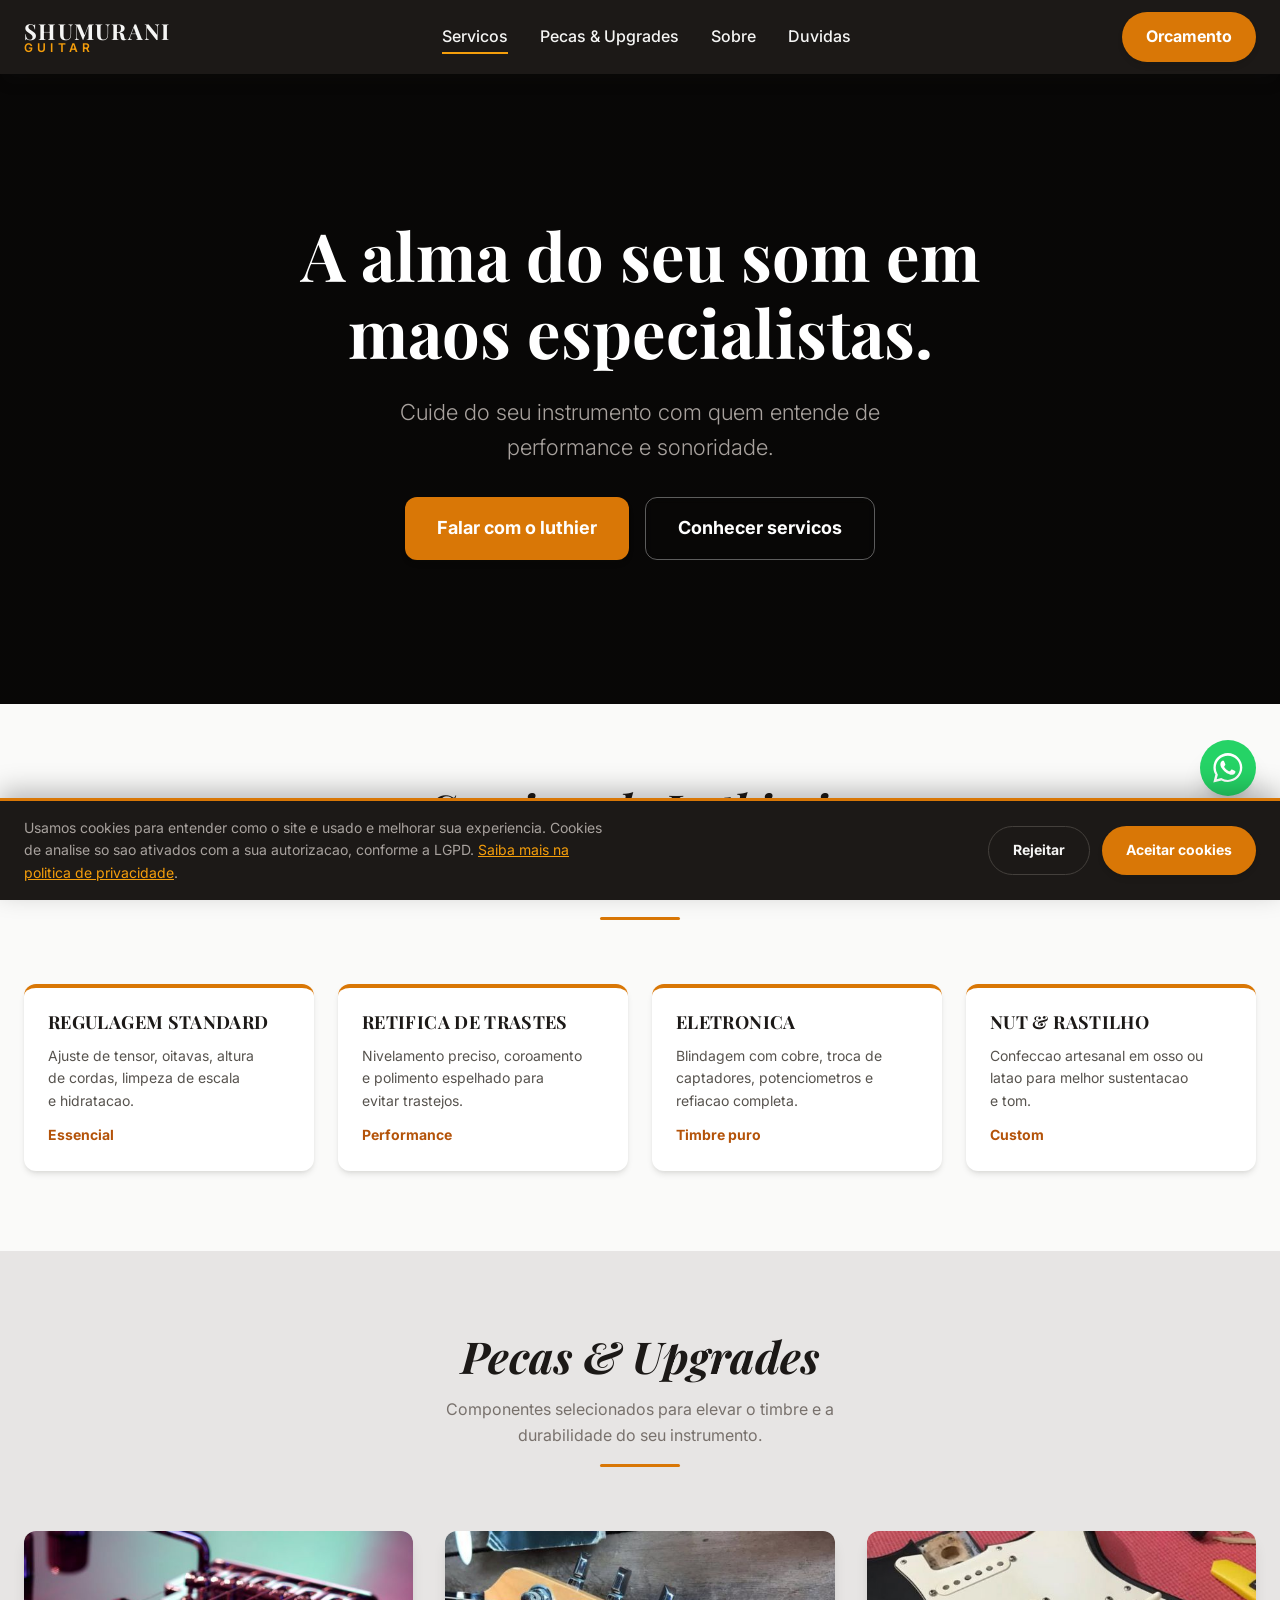
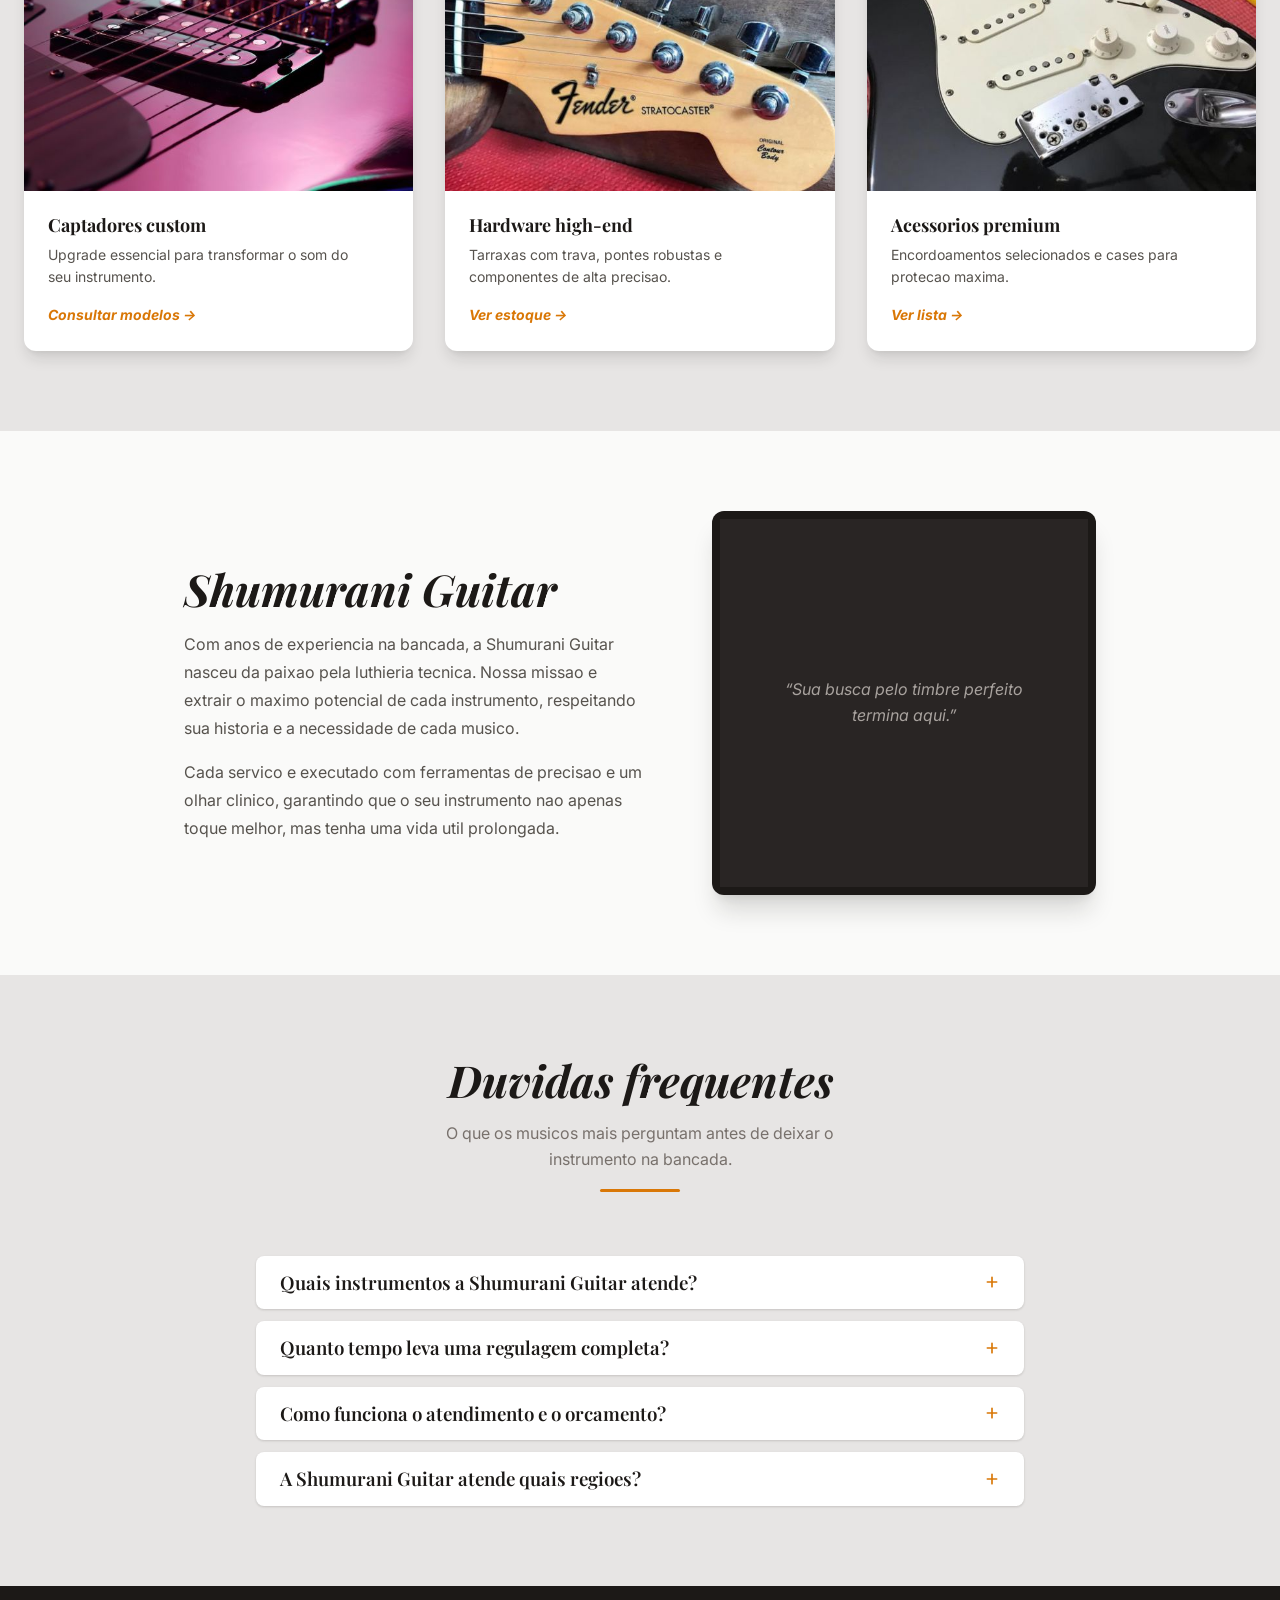
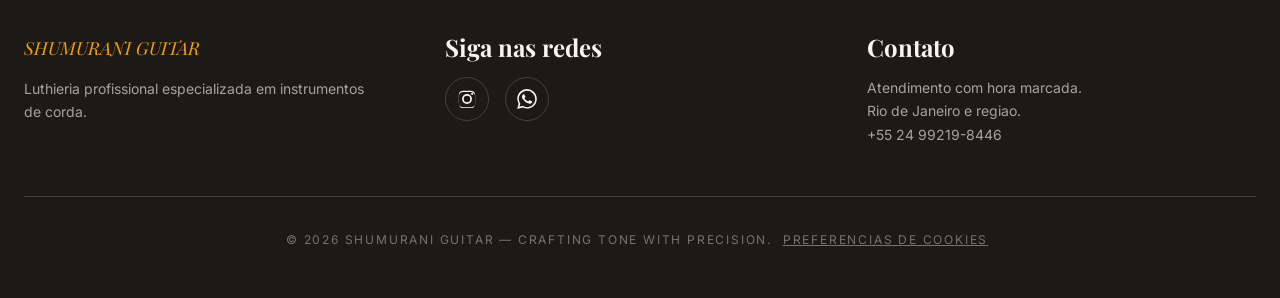
==== commit 6a91c94c: "Add files via upload" ====
--- a/index.html
+++ b/index.html
@@ -31,7 +31,6 @@
   <!-- ===== Performance: conexoes antecipadas ===== -->
   <link rel="preconnect" href="https://fonts.googleapis.com">
   <link rel="preconnect" href="https://fonts.gstatic.com" crossorigin>
-  <link rel="preconnect" href="https://images.unsplash.com">
   <link rel="dns-prefetch" href="https://www.googletagmanager.com">
 
   <!-- ===== Fontes (carregamento nao bloqueante) ===== -->
@@ -308,7 +307,7 @@
         <ul class="grid grid--3">
           <li class="product reveal">
             <img class="product__media"
-                 src="https://images.unsplash.com/photo-1615190284325-446dc7aa0168?auto=format&amp;fit=crop&amp;q=70&amp;w=600"
+                 src="/assets/captadores.jpg"
                  alt="Captadores de guitarra sobre a bancada de luthieria"
                  width="600" height="400" loading="lazy" decoding="async">
             <div class="product__body">
@@ -325,7 +324,7 @@
 
           <li class="product reveal">
             <img class="product__media"
-                 src="https://images.unsplash.com/photo-1541689592655-f5f52824a3b1?auto=format&amp;fit=crop&amp;q=70&amp;w=600"
+                 src="/assets/hardware.jpg"
                  alt="Hardware de guitarra: tarraxas e ponte de alta precisao"
                  width="600" height="400" loading="lazy" decoding="async">
             <div class="product__body">
@@ -342,7 +341,7 @@
 
           <li class="product reveal">
             <img class="product__media"
-                 src="https://images.unsplash.com/photo-1598112972545-8437965b63c0?auto=format&amp;fit=crop&amp;q=70&amp;w=600"
+                 src="/assets/acessorios.jpg"
                  alt="Encordoamentos e acessorios premium para instrumentos de corda"
                  width="600" height="400" loading="lazy" decoding="async">
             <div class="product__body">
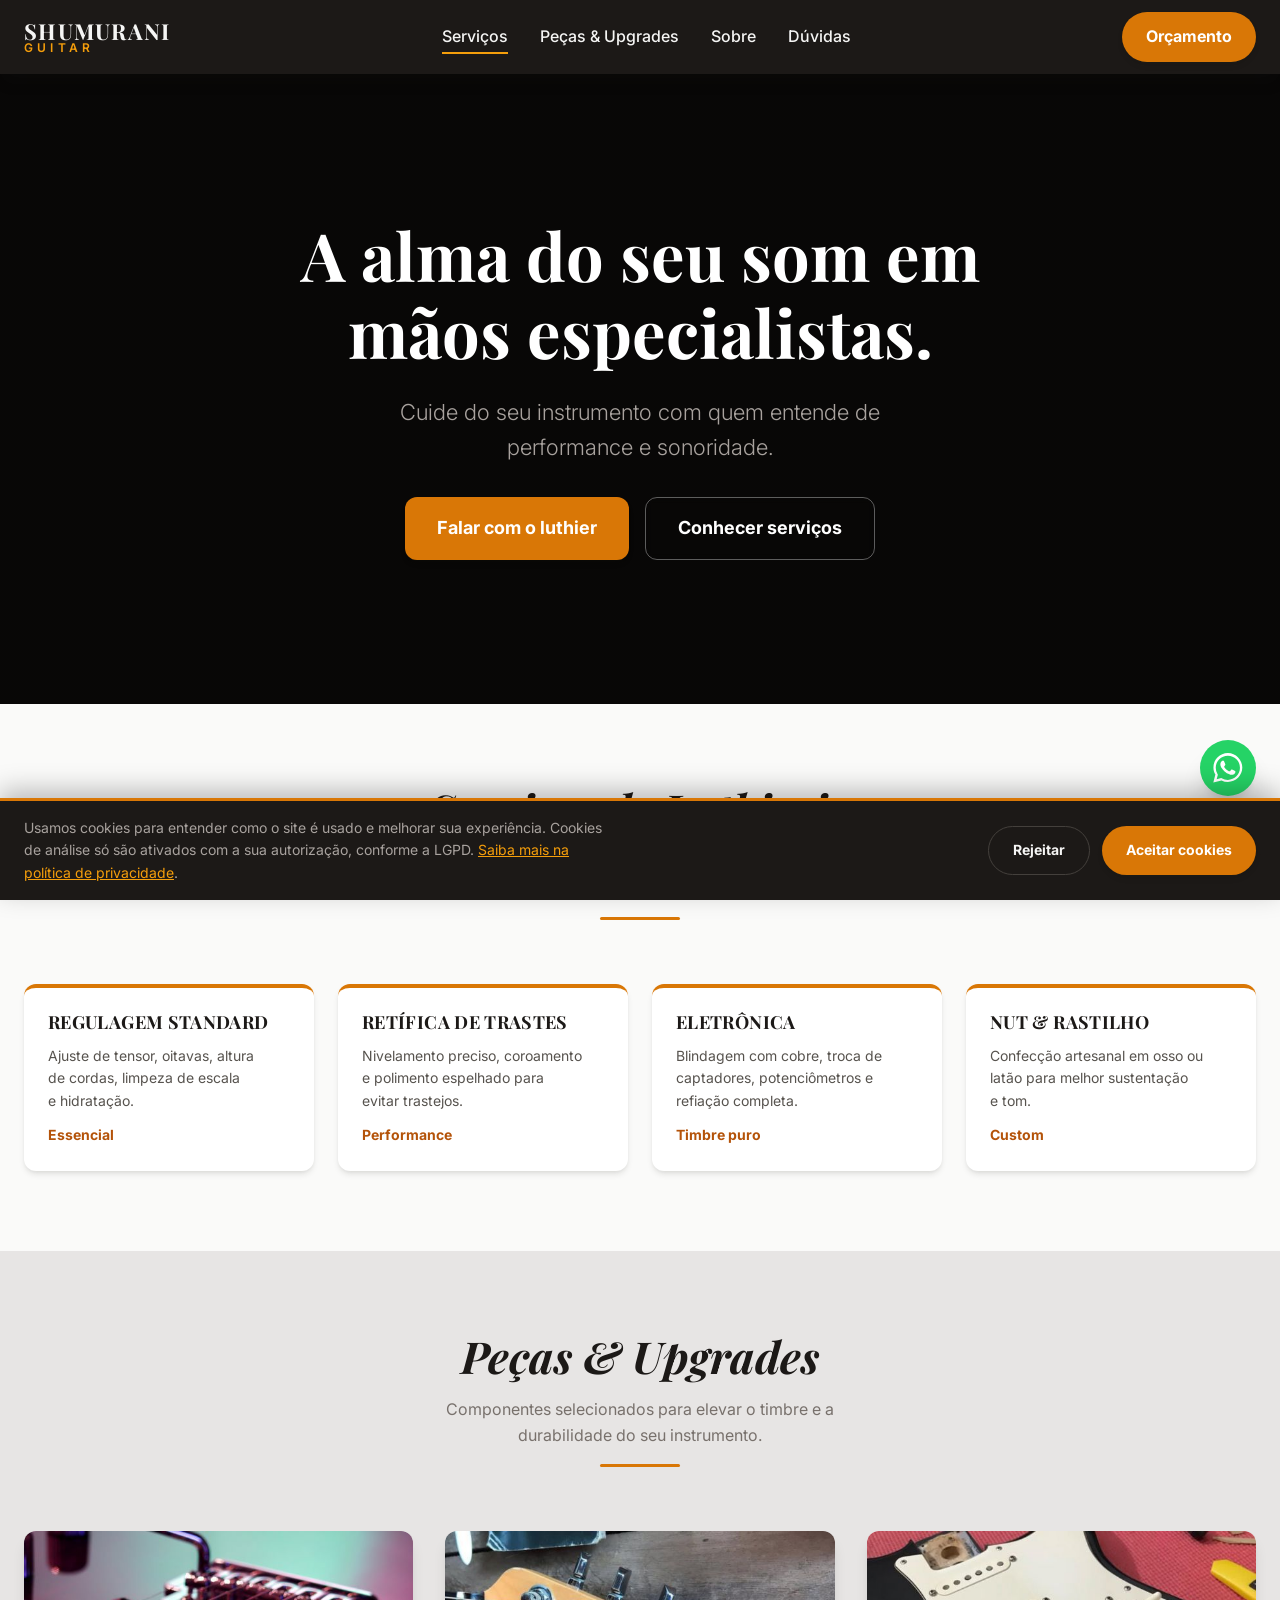
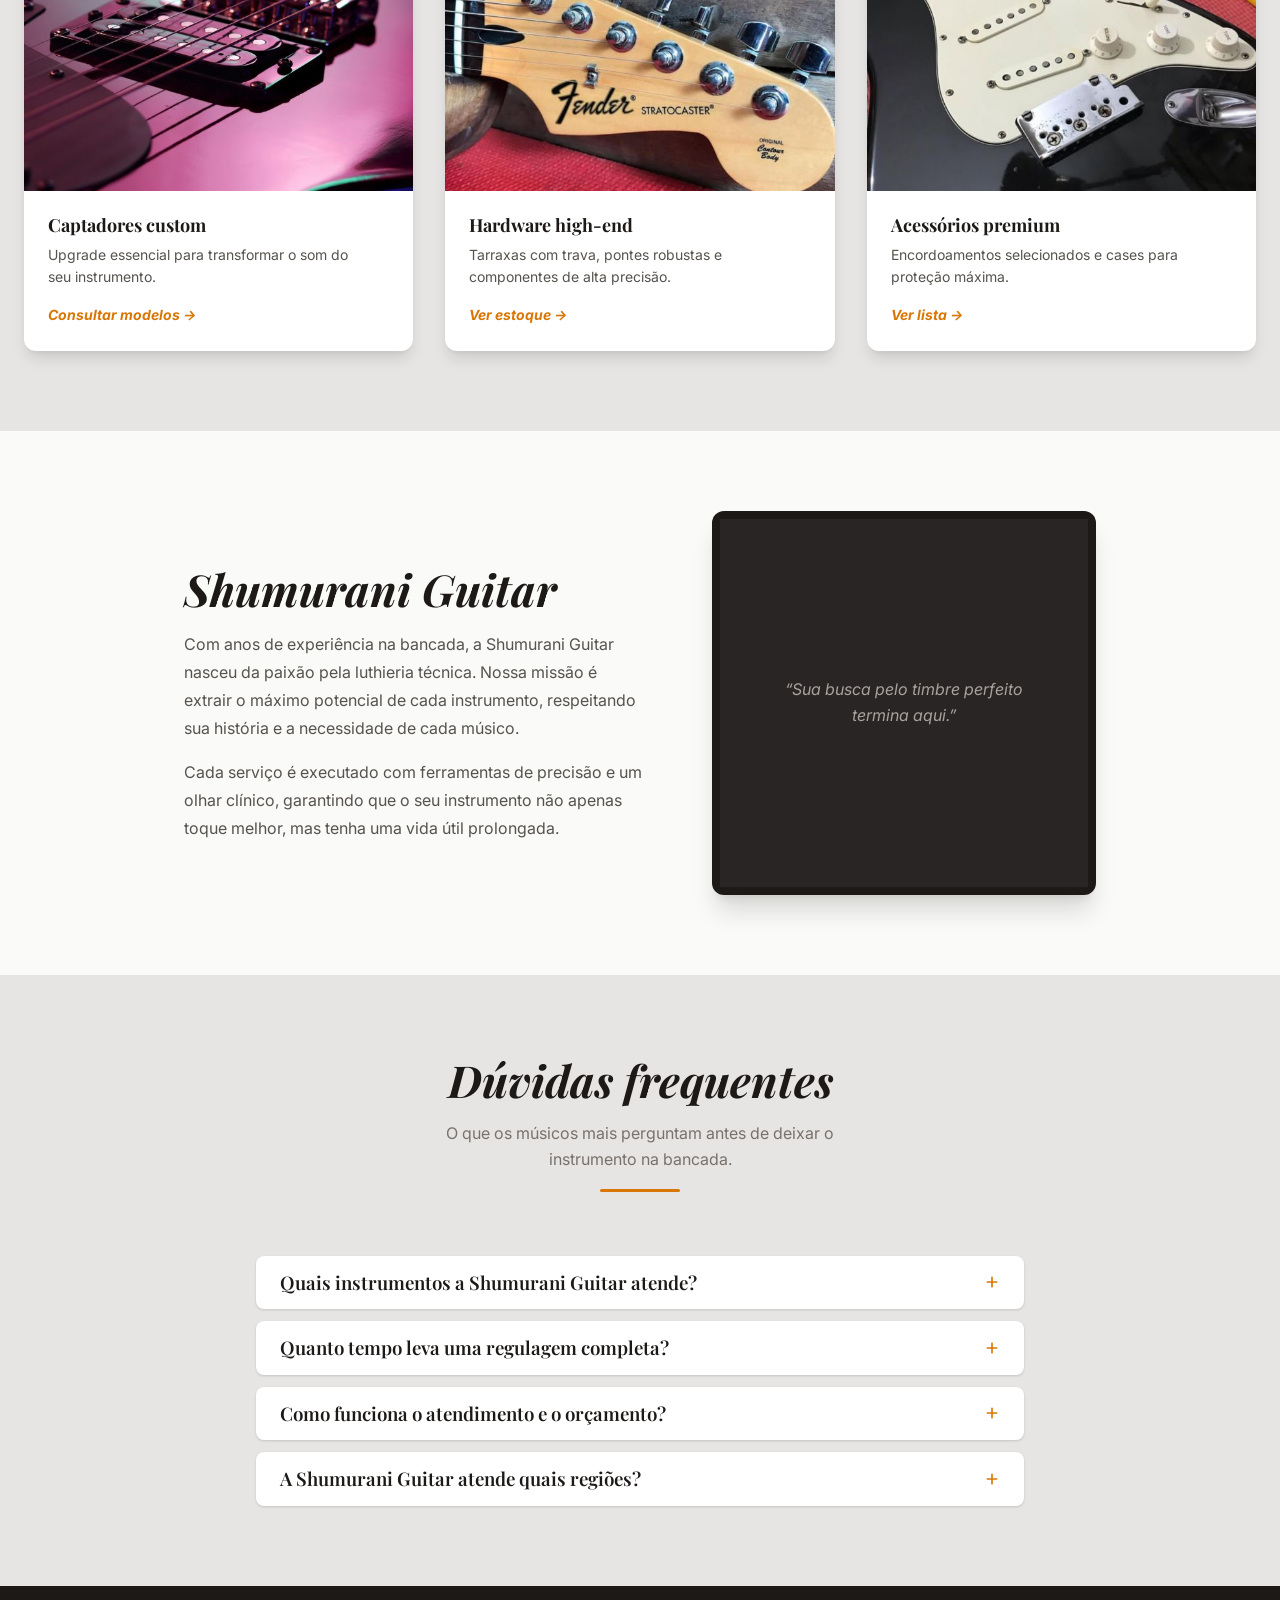
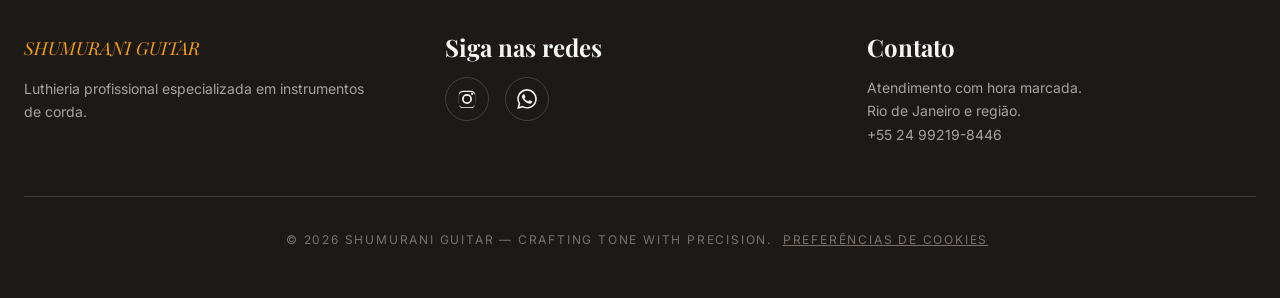
==== commit 78d1d30c: "Fix spelling and accentuation in index.html Corrected spelling and accentuation errors in comments a" ====
--- a/index.html
+++ b/index.html
@@ -5,9 +5,9 @@
   <meta name="viewport" content="width=device-width, initial-scale=1">
   <meta name="theme-color" content="#1c1917">
 
-  <!-- ===== SEO basico ===== -->
+  <!-- ===== SEO básico ===== -->
   <title>Shumurani Guitar | Luthieria Profissional no Rio de Janeiro</title>
-  <meta name="description" content="Luthieria profissional para guitarra, baixo e violao: regulagem, retifica de trastes, blindagem, eletronica e nut/rastilho sob medida. Atendimento com hora marcada no Rio de Janeiro.">
+  <meta name="description" content="Luthieria profissional para guitarra, baixo e violão: regulagem, retífica de trastes, blindagem, eletrônica e nut/rastilho sob medida. Atendimento com hora marcada no Rio de Janeiro.">
   <meta name="author" content="Shumurani Guitar">
   <meta name="robots" content="index, follow, max-image-preview:large, max-snippet:-1, max-video-preview:-1">
   <link rel="canonical" href="https://shumuraniguitar.com.br/">
@@ -17,7 +17,7 @@
   <meta property="og:locale" content="pt_BR">
   <meta property="og:site_name" content="Shumurani Guitar">
   <meta property="og:title" content="Shumurani Guitar | Luthieria Profissional">
-  <meta property="og:description" content="Regulagem, retifica de trastes, eletronica e upgrades para guitarra, baixo e violao. A alma do seu som em maos especialistas.">
+  <meta property="og:description" content="Regulagem, retífica de trastes, eletrônica e upgrades para guitarra, baixo e violão. A alma do seu som em mãos especialistas.">
   <meta property="og:url" content="https://shumuraniguitar.com.br/">
   <meta property="og:image" content="https://shumuraniguitar.com.br/assets/og-image.jpg">
   <meta property="og:image:width" content="1200">
@@ -25,15 +25,15 @@
   <meta property="og:image:alt" content="Bancada de luthieria da Shumurani Guitar">
   <meta name="twitter:card" content="summary_large_image">
   <meta name="twitter:title" content="Shumurani Guitar | Luthieria Profissional">
-  <meta name="twitter:description" content="Regulagem, retifica de trastes, eletronica e upgrades para guitarra, baixo e violao.">
+  <meta name="twitter:description" content="Regulagem, retífica de trastes, eletrônica e upgrades para guitarra, baixo e violão.">
   <meta name="twitter:image" content="https://shumuraniguitar.com.br/assets/og-image.jpg">
 
-  <!-- ===== Performance: conexoes antecipadas ===== -->
+  <!-- ===== Performance: conexões antecipadas ===== -->
   <link rel="preconnect" href="https://fonts.googleapis.com">
   <link rel="preconnect" href="https://fonts.gstatic.com" crossorigin>
   <link rel="dns-prefetch" href="https://www.googletagmanager.com">
 
-  <!-- ===== Fontes (carregamento nao bloqueante) ===== -->
+  <!-- ===== Fontes (carregamento não bloqueante) ===== -->
   <link rel="preload" as="style"
         href="https://fonts.googleapis.com/css2?family=Inter:wght@300;400;500;600;700&family=Playfair+Display:ital,wght@0,700;1,700&display=swap">
   <link rel="stylesheet"
@@ -47,12 +47,12 @@
   <!-- ===== Estilos ===== -->
   <link rel="stylesheet" href="/css/styles.css">
 
-  <!-- ===== Icones ===== -->
+  <!-- ===== Ícones ===== -->
   <link rel="icon" href="/assets/favicon.svg" type="image/svg+xml">
   <link rel="apple-touch-icon" href="/assets/apple-touch-icon.png">
   <link rel="manifest" href="/site.webmanifest">
 
-  <!-- Marca que o JS esta ativo (evita "flash" nas animacoes de entrada) -->
+  <!-- Marca que o JS está ativo (evita "flash" nas animações de entrada) -->
   <script>document.documentElement.classList.add('js');</script>
 
   <!-- ===== Consentimento + Google Analytics 4 ===== -->
@@ -60,8 +60,8 @@
   <script src="/js/main.js" defer></script>
 
   <!-- ===== Dados estruturados (Schema.org) =====
-       Ajuda Google, Bing e assistentes de IA a entender o negocio,
-       os servicos oferecidos e como entrar em contato. -->
+       Ajuda Google, Bing e assistentes de IA a entender o negócio,
+       os serviços oferecidos e como entrar em contato. -->
   <script type="application/ld+json">
   {
     "@context": "https://schema.org",
@@ -71,7 +71,7 @@
         "@id": "https://shumuraniguitar.com.br/#business",
         "name": "Shumurani Guitar",
         "alternateName": "Shumurani Guitar Repair",
-        "description": "Luthieria profissional especializada em instrumentos de corda: regulagem, retifica de trastes, eletronica, blindagem e confeccao de nut e rastilho para guitarra, baixo e violao.",
+        "description": "Luthieria profissional especializada em instrumentos de corda: regulagem, retífica de trastes, eletrônica, blindagem e confecção de nut e rastilho para guitarra, baixo e violão.",
         "url": "https://shumuraniguitar.com.br/",
         "telephone": "+55-24-99219-8446",
         "priceRange": "$$",
@@ -98,21 +98,21 @@
         "knowsLanguage": "pt-BR",
         "hasOfferCatalog": {
           "@type": "OfferCatalog",
-          "name": "Servicos de Luthieria",
+          "name": "Serviços de Luthieria",
           "itemListElement": [
             {
               "@type": "Offer",
               "itemOffered": {
                 "@type": "Service",
                 "name": "Regulagem Standard",
-                "description": "Ajuste de tensor, oitavas e altura de cordas, limpeza de escala e hidratacao do instrumento."
+                "description": "Ajuste de tensor, oitavas e altura de cordas, limpeza de escala e hidratação do instrumento."
               }
             },
             {
               "@type": "Offer",
               "itemOffered": {
                 "@type": "Service",
-                "name": "Retifica de Trastes",
+                "name": "Retífica de Trastes",
                 "description": "Nivelamento preciso, coroamento e polimento espelhado dos trastes para eliminar trastejos."
               }
             },
@@ -120,8 +120,8 @@
               "@type": "Offer",
               "itemOffered": {
                 "@type": "Service",
-                "name": "Eletronica e Blindagem",
-                "description": "Blindagem com cobre, troca de captadores e potenciometros e refiacao completa."
+                "name": "Eletrônica e Blindagem",
+                "description": "Blindagem com cobre, troca de captadores e potenciômetros e refiação completa."
               }
             },
             {
@@ -129,7 +129,7 @@
               "itemOffered": {
                 "@type": "Service",
                 "name": "Nut e Rastilho sob medida",
-                "description": "Confeccao artesanal em osso ou latao para melhor sustentacao, afinacao e timbre."
+                "description": "Confecção artesanal em osso ou latão para melhor sustentação, afinação e timbre."
               }
             }
           ]
@@ -152,7 +152,7 @@
             "name": "Quais instrumentos a Shumurani Guitar atende?",
             "acceptedAnswer": {
               "@type": "Answer",
-              "text": "Atendemos instrumentos de corda dedilhados: guitarra eletrica, baixo eletrico e violao (aco e nylon), em modelos nacionais e importados."
+              "text": "Atendemos instrumentos de corda dedilhados: guitarra elétrica, baixo elétrico e violão (aço e nylon), em modelos nacionais e importados."
             }
           },
           {
@@ -160,23 +160,23 @@
             "name": "Quanto tempo leva uma regulagem completa?",
             "acceptedAnswer": {
               "@type": "Answer",
-              "text": "Uma regulagem standard costuma ficar pronta em poucos dias uteis. Servicos como retifica de trastes, blindagem e eletronica demandam mais tempo de bancada. O prazo exato e confirmado no orcamento, apos avaliar o instrumento."
+              "text": "Uma regulagem standard costuma ficar pronta em poucos dias úteis. Serviços como retífica de trastes, blindagem e eletrônica demandam mais tempo de bancada. O prazo exato é confirmado no orçamento, após avaliar o instrumento."
             }
           },
           {
             "@type": "Question",
-            "name": "Como funciona o atendimento e o orcamento?",
+            "name": "Como funciona o atendimento e o orçamento?",
             "acceptedAnswer": {
               "@type": "Answer",
-              "text": "O atendimento e com hora marcada. Voce fala com o luthier pelo WhatsApp, descreve o instrumento e o que sente ao tocar, e agendamos a avaliacao. O orcamento e apresentado antes de qualquer servico ser executado."
+              "text": "O atendimento é com hora marcada. Você fala com o luthier pelo WhatsApp, descreve o instrumento e o que sente ao tocar, e agendamos a avaliação. O orçamento é apresentado antes de qualquer serviço ser executado."
             }
           },
           {
             "@type": "Question",
-            "name": "A Shumurani Guitar atende quais regioes?",
+            "name": "A Shumurani Guitar atende quais regiões?",
             "acceptedAnswer": {
               "@type": "Answer",
-              "text": "Atendemos musicos do Rio de Janeiro e regiao, com hora marcada. Combine os detalhes de entrega e retirada do instrumento diretamente pelo WhatsApp."
+              "text": "Atendemos músicos do Rio de Janeiro e região, com hora marcada. Combine os detalhes de entrega e retirada do instrumento diretamente pelo WhatsApp."
             }
           }
         ]
@@ -187,37 +187,37 @@
 </head>
 
 <body>
-  <a class="skip-link" href="#conteudo">Pular para o conteudo principal</a>
-
-  <!-- ===================== CABECALHO ===================== -->
+  <a class="skip-link" href="#conteudo">Pular para o conteúdo principal</a>
+
+  <!-- ===================== CABEÇALHO ===================== -->
   <header class="header">
     <div class="container header__inner">
-      <a class="logo" href="/" aria-label="Shumurani Guitar - pagina inicial">
+      <a class="logo" href="/" aria-label="Shumurani Guitar - página inicial">
         <!-- Para usar a logo em imagem, substitua os dois <span> por:
              <img src="/assets/logo.svg" alt="Shumurani Guitar" width="180" height="48"> -->
         <span class="logo__mark">SHUMURANI</span>
         <span class="logo__sub">GUITAR</span>
       </a>
 
-      <nav class="nav" aria-label="Navegacao principal">
+      <nav class="nav" aria-label="Navegação principal">
         <ul class="nav__list">
-          <li><a class="nav__link" href="#servicos">Servicos</a></li>
-          <li><a class="nav__link" href="#produtos">Pecas &amp; Upgrades</a></li>
+          <li><a class="nav__link" href="#servicos">Serviços</a></li>
+          <li><a class="nav__link" href="#produtos">Peças &amp; Upgrades</a></li>
           <li><a class="nav__link" href="#sobre">Sobre</a></li>
-          <li><a class="nav__link" href="#faq">Duvidas</a></li>
+          <li><a class="nav__link" href="#faq">Dúvidas</a></li>
         </ul>
       </nav>
 
       <a class="btn btn--primary header__cta"
-         href="https://wa.me/5524992198446?text=Ol%C3%A1%21%20Gostaria%20de%20um%20or%C3%A7amento%20para%20meu%20instrumento."
+         href="https://wa.me/5524992198446?text=Olá%21%20Gostaria%20de%20um%20orçamento%20para%20meu%20instrumento."
          target="_blank" rel="noopener"
          data-track="whatsapp" data-track-location="header">
-        Orcamento
+        Orçamento
       </a>
 
       <button class="nav-toggle" type="button"
               aria-expanded="false" aria-controls="menu-mobile"
-              aria-label="Abrir menu de navegacao">
+              aria-label="Abrir menu de navegação">
         <span class="nav-toggle__bar" aria-hidden="true"></span>
         <span class="nav-toggle__bar" aria-hidden="true"></span>
         <span class="nav-toggle__bar" aria-hidden="true"></span>
@@ -226,18 +226,18 @@
 
     <!-- Menu mobile -->
     <div class="mobile-menu" id="menu-mobile" hidden>
-      <nav class="container" aria-label="Navegacao mobile">
+      <nav class="container" aria-label="Navegação mobile">
         <ul class="mobile-menu__list">
-          <li><a class="mobile-menu__link" href="#servicos">Servicos</a></li>
-          <li><a class="mobile-menu__link" href="#produtos">Pecas &amp; Upgrades</a></li>
+          <li><a class="mobile-menu__link" href="#servicos">Serviços</a></li>
+          <li><a class="mobile-menu__link" href="#produtos">Peças &amp; Upgrades</a></li>
           <li><a class="mobile-menu__link" href="#sobre">Sobre</a></li>
-          <li><a class="mobile-menu__link" href="#faq">Duvidas</a></li>
+          <li><a class="mobile-menu__link" href="#faq">Dúvidas</a></li>
         </ul>
         <a class="btn btn--primary"
-           href="https://wa.me/5524992198446?text=Ol%C3%A1%21%20Gostaria%20de%20um%20or%C3%A7amento%20para%20meu%20instrumento."
+           href="https://wa.me/5524992198446?text=Olá%21%20Gostaria%20de%20um%20orçamento%20para%20meu%20instrumento."
            target="_blank" rel="noopener"
            data-track="whatsapp" data-track-location="menu-mobile">
-          Pedir orcamento
+          Pedir orçamento
         </a>
       </nav>
     </div>
@@ -247,48 +247,48 @@
     <!-- ===================== HERO ===================== -->
     <section class="hero" aria-labelledby="hero-titulo">
       <div class="container hero__content">
-        <h1 class="hero__title" id="hero-titulo">A alma do seu som em maos especialistas.</h1>
+        <h1 class="hero__title" id="hero-titulo">A alma do seu som em mãos especialistas.</h1>
         <p class="hero__text">Cuide do seu instrumento com quem entende de performance e sonoridade.</p>
         <div class="hero__actions">
           <a class="btn btn--primary btn--lg"
-             href="https://wa.me/5524992198446?text=Ol%C3%A1%21%20Gostaria%20de%20falar%20com%20o%20luthier."
+             href="https://wa.me/5524992198446?text=Olá%21%20Gostaria%20de%20falar%20com%20o%20luthier."
              target="_blank" rel="noopener"
              data-track="whatsapp" data-track-location="hero">
             Falar com o luthier
           </a>
-          <a class="btn btn--ghost btn--lg" href="#servicos">Conhecer servicos</a>
+          <a class="btn btn--ghost btn--lg" href="#servicos">Conhecer serviços</a>
         </div>
       </div>
     </section>
 
-    <!-- ===================== SERVICOS ===================== -->
+    <!-- ===================== SERVIÇOS ===================== -->
     <section class="section" id="servicos" aria-labelledby="servicos-titulo">
       <div class="container">
         <div class="section__header reveal">
-          <h2 class="section__title" id="servicos-titulo">Servicos de Luthieria</h2>
-          <p class="section__subtitle">Manutencao tecnica especializada para guitarra, baixo e violao.</p>
+          <h2 class="section__title" id="servicos-titulo">Serviços de Luthieria</h2>
+          <p class="section__subtitle">Manutenção técnica especializada para guitarra, baixo e violão.</p>
           <div class="section__rule" aria-hidden="true"></div>
         </div>
 
         <ul class="grid grid--4">
           <li class="card reveal">
             <h3 class="card__title">Regulagem Standard</h3>
-            <p class="card__text">Ajuste de tensor, oitavas, altura de cordas, limpeza de escala e hidratacao.</p>
+            <p class="card__text">Ajuste de tensor, oitavas, altura de cordas, limpeza de escala e hidratação.</p>
             <span class="card__tag">Essencial</span>
           </li>
           <li class="card reveal">
-            <h3 class="card__title">Retifica de Trastes</h3>
+            <h3 class="card__title">Retífica de Trastes</h3>
             <p class="card__text">Nivelamento preciso, coroamento e polimento espelhado para evitar trastejos.</p>
             <span class="card__tag">Performance</span>
           </li>
           <li class="card reveal">
-            <h3 class="card__title">Eletronica</h3>
-            <p class="card__text">Blindagem com cobre, troca de captadores, potenciometros e refiacao completa.</p>
+            <h3 class="card__title">Eletrônica</h3>
+            <p class="card__text">Blindagem com cobre, troca de captadores, potenciômetros e refiação completa.</p>
             <span class="card__tag">Timbre puro</span>
           </li>
           <li class="card reveal">
             <h3 class="card__title">Nut &amp; Rastilho</h3>
-            <p class="card__text">Confeccao artesanal em osso ou latao para melhor sustentacao e tom.</p>
+            <p class="card__text">Confecção artesanal em osso ou latão para melhor sustentação e tom.</p>
             <span class="card__tag">Custom</span>
           </li>
         </ul>
@@ -299,7 +299,7 @@
     <section class="section products" id="produtos" aria-labelledby="produtos-titulo">
       <div class="container">
         <div class="section__header reveal">
-          <h2 class="section__title" id="produtos-titulo">Pecas &amp; Upgrades</h2>
+          <h2 class="section__title" id="produtos-titulo">Peças &amp; Upgrades</h2>
           <p class="section__subtitle">Componentes selecionados para elevar o timbre e a durabilidade do seu instrumento.</p>
           <div class="section__rule" aria-hidden="true"></div>
         </div>
@@ -325,11 +325,11 @@
           <li class="product reveal">
             <img class="product__media"
                  src="/assets/hardware.jpg"
-                 alt="Hardware de guitarra: tarraxas e ponte de alta precisao"
+                 alt="Hardware de guitarra: tarraxas e ponte de alta precisão"
                  width="600" height="400" loading="lazy" decoding="async">
             <div class="product__body">
               <h3 class="product__title">Hardware high-end</h3>
-              <p class="product__text">Tarraxas com trava, pontes robustas e componentes de alta precisao.</p>
+              <p class="product__text">Tarraxas com trava, pontes robustas e componentes de alta precisão.</p>
               <a class="product__link"
                  href="https://wa.me/5524992198446?text=Quero%20saber%20sobre%20hardware"
                  target="_blank" rel="noopener"
@@ -342,13 +342,13 @@
           <li class="product reveal">
             <img class="product__media"
                  src="/assets/acessorios.jpg"
-                 alt="Encordoamentos e acessorios premium para instrumentos de corda"
+                 alt="Encordoamentos e acessórios premium para instrumentos de corda"
                  width="600" height="400" loading="lazy" decoding="async">
             <div class="product__body">
-              <h3 class="product__title">Acessorios premium</h3>
-              <p class="product__text">Encordoamentos selecionados e cases para protecao maxima.</p>
+              <h3 class="product__title">Acessórios premium</h3>
+              <p class="product__text">Encordoamentos selecionados e cases para proteção máxima.</p>
               <a class="product__link"
-                 href="https://wa.me/5524992198446?text=Quero%20saber%20sobre%20acess%C3%B3rios"
+                 href="https://wa.me/5524992198446?text=Quero%20saber%20sobre%20acessórios"
                  target="_blank" rel="noopener"
                  data-track="whatsapp" data-track-location="produto-acessorios">
                 Ver lista <span aria-hidden="true">&rarr;</span>
@@ -365,13 +365,13 @@
         <div class="about__text reveal">
           <h2 class="section__title" id="sobre-titulo">Shumurani Guitar</h2>
           <p>
-            Com anos de experiencia na bancada, a Shumurani Guitar nasceu da paixao pela luthieria tecnica.
-            Nossa missao e extrair o maximo potencial de cada instrumento, respeitando sua historia e a
-            necessidade de cada musico.
+            Com anos de experiência na bancada, a Shumurani Guitar nasceu da paixão pela luthieria técnica.
+            Nossa missão é extrair o máximo potencial de cada instrumento, respeitando sua história e a
+            necessidade de cada músico.
           </p>
           <p>
-            Cada servico e executado com ferramentas de precisao e um olhar clinico, garantindo que o seu
-            instrumento nao apenas toque melhor, mas tenha uma vida util prolongada.
+            Cada serviço é executado com ferramentas de precisão e um olhar clínico, garantindo que o seu
+            instrumento não apenas toque melhor, mas tenha uma vida útil prolongada.
           </p>
         </div>
         <div class="about__quote reveal">
@@ -386,8 +386,8 @@
     <section class="section faq" id="faq" aria-labelledby="faq-titulo">
       <div class="container">
         <div class="section__header reveal">
-          <h2 class="section__title" id="faq-titulo">Duvidas frequentes</h2>
-          <p class="section__subtitle">O que os musicos mais perguntam antes de deixar o instrumento na bancada.</p>
+          <h2 class="section__title" id="faq-titulo">Dúvidas frequentes</h2>
+          <p class="section__subtitle">O que os músicos mais perguntam antes de deixar o instrumento na bancada.</p>
           <div class="section__rule" aria-hidden="true"></div>
         </div>
 
@@ -400,7 +400,7 @@
               </button>
             </h3>
             <div class="faq__answer" id="faq-1" hidden>
-              <p>Atendemos instrumentos de corda dedilhados: guitarra eletrica, baixo eletrico e violao (aco e nylon), em modelos nacionais e importados.</p>
+              <p>Atendemos instrumentos de corda dedilhados: guitarra elétrica, baixo elétrico e violão (aço e nylon), em modelos nacionais e importados.</p>
             </div>
           </div>
 
@@ -412,31 +412,31 @@
               </button>
             </h3>
             <div class="faq__answer" id="faq-2" hidden>
-              <p>Uma regulagem standard costuma ficar pronta em poucos dias uteis. Servicos como retifica de trastes, blindagem e eletronica demandam mais tempo de bancada. O prazo exato e confirmado no orcamento, apos avaliar o instrumento.</p>
+              <p>Uma regulagem standard costuma ficar pronta em poucos dias úteis. Serviços como retífica de trastes, blindagem e eletrônica demandam mais tempo de bancada. O prazo exato é confirmado no orçamento, após avaliar o instrumento.</p>
             </div>
           </div>
 
           <div class="faq__item">
             <h3>
               <button class="faq__question" type="button" aria-expanded="false" aria-controls="faq-3">
-                <span>Como funciona o atendimento e o orcamento?</span>
+                <span>Como funciona o atendimento e o orçamento?</span>
                 <svg class="faq__icon" viewBox="0 0 24 24" fill="none" stroke="currentColor" stroke-width="2.5" stroke-linecap="round" aria-hidden="true"><path d="M12 5v14M5 12h14"/></svg>
               </button>
             </h3>
             <div class="faq__answer" id="faq-3" hidden>
-              <p>O atendimento e com hora marcada. Voce fala com o luthier pelo WhatsApp, descreve o instrumento e o que sente ao tocar, e agendamos a avaliacao. O orcamento e apresentado antes de qualquer servico ser executado.</p>
+              <p>O atendimento é com hora marcada. Você fala com o luthier pelo WhatsApp, descreve o instrumento e o que sente ao tocar, e agendamos a avaliação. O orçamento é apresentado antes de qualquer serviço ser executado.</p>
             </div>
           </div>
 
           <div class="faq__item">
             <h3>
               <button class="faq__question" type="button" aria-expanded="false" aria-controls="faq-4">
-                <span>A Shumurani Guitar atende quais regioes?</span>
+                <span>A Shumurani Guitar atende quais regiões?</span>
                 <svg class="faq__icon" viewBox="0 0 24 24" fill="none" stroke="currentColor" stroke-width="2.5" stroke-linecap="round" aria-hidden="true"><path d="M12 5v14M5 12h14"/></svg>
               </button>
             </h3>
             <div class="faq__answer" id="faq-4" hidden>
-              <p>Atendemos musicos do Rio de Janeiro e regiao, com hora marcada. Combine os detalhes de entrega e retirada do instrumento diretamente pelo WhatsApp.</p>
+              <p>Atendemos músicos do Rio de Janeiro e região, com hora marcada. Combine os detalhes de entrega e retirada do instrumento diretamente pelo WhatsApp.</p>
             </div>
           </div>
         </div>
@@ -444,7 +444,7 @@
     </section>
   </main>
 
-  <!-- ===================== RODAPE ===================== -->
+  <!-- ===================== RODAPÉ ===================== -->
   <footer class="footer">
     <div class="container">
       <div class="footer__grid">
@@ -467,7 +467,7 @@
             </li>
             <li>
               <a class="social__link"
-                 href="https://wa.me/5524992198446?text=Ol%C3%A1%21%20Gostaria%20de%20um%20or%C3%A7amento%20para%20meu%20instrumento."
+                 href="https://wa.me/5524992198446?text=Olá%21%20Gostaria%20de%20um%20orçamento%20para%20meu%20instrumento."
                  target="_blank" rel="noopener"
                  data-track="whatsapp" data-track-location="rodape"
                  aria-label="WhatsApp da Shumurani Guitar (abre em nova aba)">
@@ -479,7 +479,7 @@
 
         <div>
           <h2 class="footer__heading">Contato</h2>
-          <p class="footer__text">Atendimento com hora marcada.<br>Rio de Janeiro e regiao.</p>
+          <p class="footer__text">Atendimento com hora marcada.<br>Rio de Janeiro e região.</p>
           <p><a class="footer__link" href="tel:+5524992198446">+55 24 99219-8446</a></p>
         </div>
       </div>
@@ -487,15 +487,15 @@
       <div class="footer__bottom">
         <p>
           &copy; <span id="ano-atual">2025</span> Shumurani Guitar &mdash; Crafting tone with precision.
-          <button type="button" id="abrir-preferencias-cookies">Preferencias de cookies</button>
+          <button type="button" id="abrir-preferencias-cookies">Preferências de cookies</button>
         </p>
       </div>
     </div>
   </footer>
 
-  <!-- ===================== BOTAO FLUTUANTE ===================== -->
+  <!-- ===================== BOTÃO FLUTUANTE ===================== -->
   <a class="whatsapp-fab"
-     href="https://wa.me/5524992198446?text=Ol%C3%A1%21%20Gostaria%20de%20um%20or%C3%A7amento."
+     href="https://wa.me/5524992198446?text=Olá%21%20Gostaria%20de%20um%20orçamento."
      target="_blank" rel="noopener"
      data-track="whatsapp" data-track-location="botao-flutuante"
      aria-label="Falar no WhatsApp (abre em nova aba)">
@@ -509,9 +509,9 @@
       <div>
         <h2 class="visually-hidden" id="consent-titulo">Aviso de cookies</h2>
         <p class="consent__text" id="consent-texto">
-          Usamos cookies para entender como o site e usado e melhorar sua experiencia.
-          Cookies de analise so sao ativados com a sua autorizacao, conforme a LGPD.
-          <a href="/politica-de-privacidade.html">Saiba mais na politica de privacidade</a>.
+          Usamos cookies para entender como o site é usado e melhorar sua experiência.
+          Cookies de análise só são ativados com a sua autorização, conforme a LGPD.
+          <a href="/politica-de-privacidade.html">Saiba mais na política de privacidade</a>.
         </p>
       </div>
       <div class="consent__actions">
